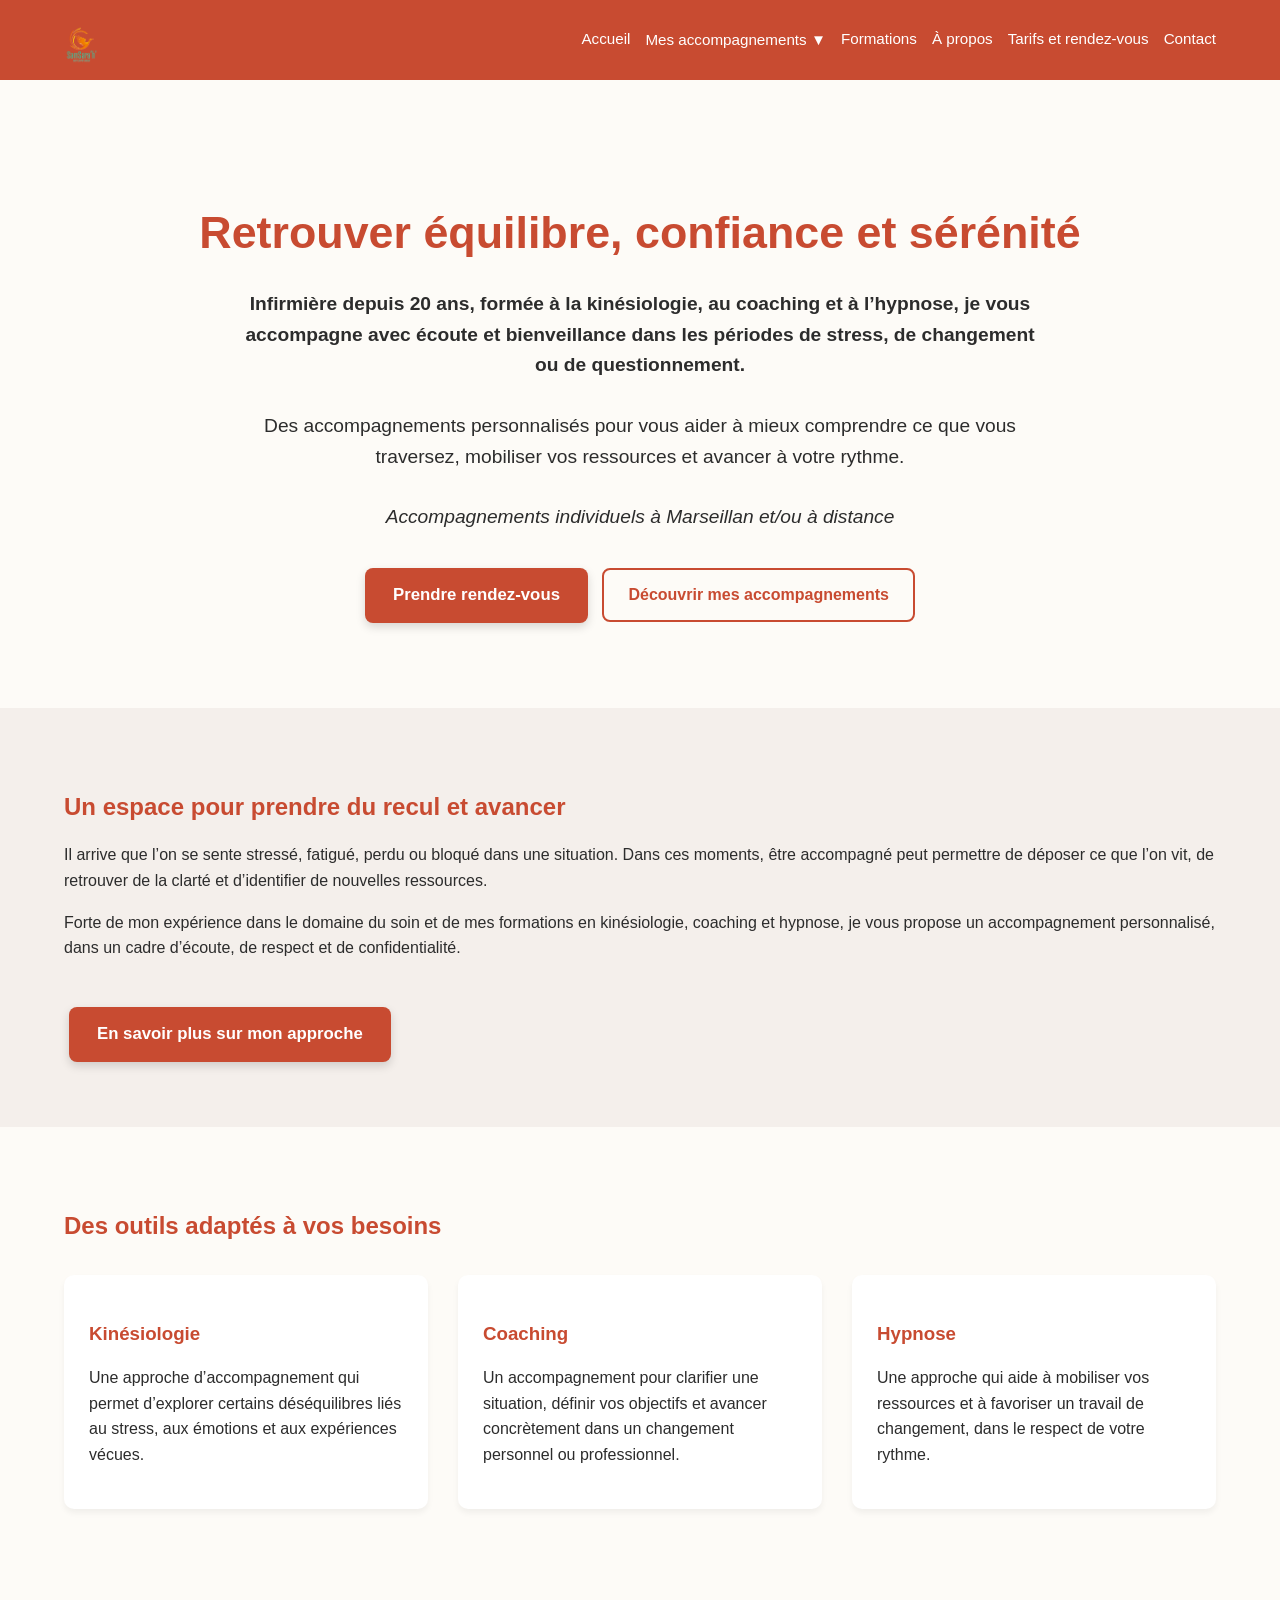
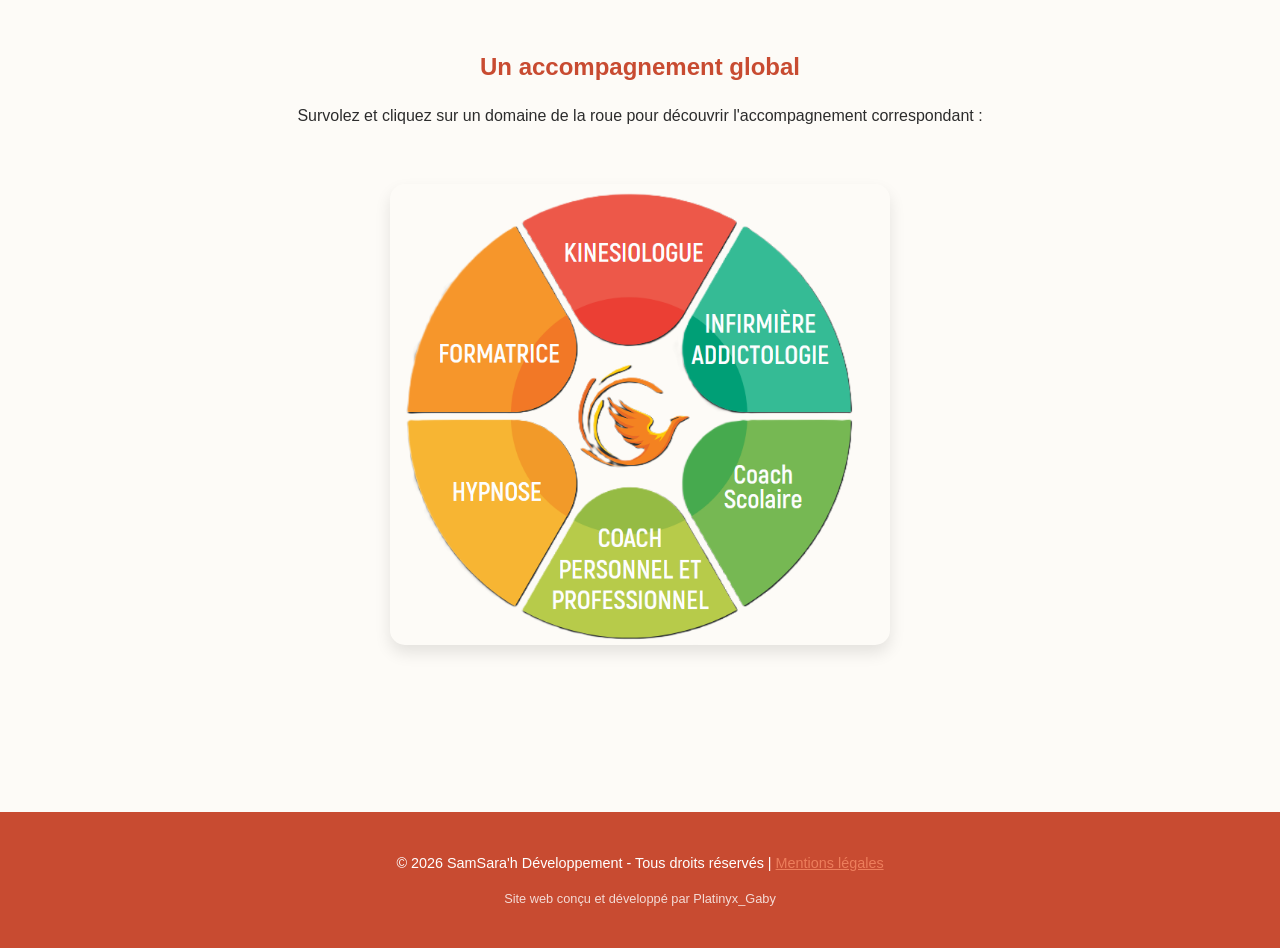
==== index.html @ 718a38d8 "Update index.html" ====
<!DOCTYPE html>
<html lang="fr">
<head>
    <meta charset="UTF-8">
    <meta name="viewport" content="width=device-width, initial-scale=1.0">
    <title>Accompagnement, Kinésiologie et Coaching</title>
    <!-- On relie la page au fichier de design -->
    <link rel="stylesheet" href="style.css">
</head>
<body>

    <!-- MENU DE NAVIGATION -->
   <header>
        <div class="logo">
            <a href="index.html">
                <img src="logo.png" alt="SamSara'h' Développement" style="height: 50px; vertical-align: middle;">
            </a>
        </div>
        <nav>
    <a href="index.html">Accueil</a>
    
    <!-- MENU DÉROULANT -->
    <div class="menu-deroulant">
        <a href="accompagnements.html" class="lien-principal">Mes accompagnements ▼</a>
        <div class="sous-menu">
            <a href="kinesiologie.html">Kinésiologie</a>
            <a href="coaching.html">Coaching</a>
            <a href="hypnose.html">Hypnose</a>
        </div>
    </div>

    <a href="formations.html">Formations</a>
    <a href="a-propos.html">À propos</a>
    <a href="tarifs-rdv.html">Tarifs et rendez-vous</a>
    <a href="contact.html">Contact</a>
</nav>
    </header>

    <!-- BANDEAU PRINCIPAL -->
    <section class="hero">
        <h1>Retrouver équilibre, confiance et sérénité</h1>
        <p><strong>Infirmière depuis 20 ans, formée à la kinésiologie, au coaching et à l’hypnose, je vous accompagne avec écoute et bienveillance dans les périodes de stress, de changement ou de questionnement.</strong></p>
        <p>Des accompagnements personnalisés pour vous aider à mieux comprendre ce que vous traversez, mobiliser vos ressources et avancer à votre rythme.</p>
        <p><em>Accompagnements individuels à Marseillan et/ou à distance</em></p>
        <div style="margin-top: 30px;">
            <a href="tarifs-rdv.html" class="btn-primaire">Prendre rendez-vous</a>
            <a href="accompagnements.html" class="btn-secondaire">Découvrir mes accompagnements</a>
        </div>
    </section>

    <!-- APPROCHE HUMAINE -->
    <div class="fond-alterne">
        <section>
            <h2>Un espace pour prendre du recul et avancer</h2>
            <p>Il arrive que l’on se sente stressé, fatigué, perdu ou bloqué dans une situation. Dans ces moments, être accompagné peut permettre de déposer ce que l’on vit, de retrouver de la clarté et d’identifier de nouvelles ressources.</p>
            <p>Forte de mon expérience dans le domaine du soin et de mes formations en kinésiologie, coaching et hypnose, je vous propose un accompagnement personnalisé, dans un cadre d’écoute, de respect et de confidentialité.</p>
            <br>
            <a href="a-propos.html" class="btn-primaire">En savoir plus sur mon approche</a>
        </section>
    </div>

    <!-- SERVICES -->
    <section>
        <h2>Des outils adaptés à vos besoins</h2>
        <div class="grille-3">
            <div class="carte">
                <h3>Kinésiologie</h3>
                <p>Une approche d’accompagnement qui permet d’explorer certains déséquilibres liés au stress, aux émotions et aux expériences vécues.</p>
            </div>
            <div class="carte">
                <h3>Coaching</h3>
                <p>Un accompagnement pour clarifier une situation, définir vos objectifs et avancer concrètement dans un changement personnel ou professionnel.</p>
            </div>
            <div class="carte">
                <h3>Hypnose</h3>
                <p>Une approche qui aide à mobiliser vos ressources et à favoriser un travail de changement, dans le respect de votre rythme.</p>
            </div>
        </div>
    </section>
    
    <section style="text-align: center;">
        <h2>Un accompagnement global</h2>
        <p>Survolez et cliquez sur un domaine de la roue pour découvrir l'accompagnement correspondant :</p>
        
        <!-- Conteneur global de la roue -->
        <div class="conteneur-roue">
            
            <!-- L'image de fond -->
            <img src="infologo.png" alt="Roue des compétences SamSara'h'">
            
            <!-- 1. KINÉSIOLOGUE (Haut) -->
            <a href="kinesiologie.html" class="zone-cliquable" title="Kinésiologie" style="top: 5%; left: 30%; width: 40%; height: 30%; border-radius: 50% 50% 0 0;"></a>
            
            <!-- 2. FORMATRICE (Haut gauche) -->
            <a href="formations.html" class="zone-cliquable" title="Formatrice" style="top: 20%; left: 5%; width: 40%; height: 35%; border-radius: 50%;"></a>
            
            <!-- 3. HYPNOSE (Bas gauche) -->
            <a href="hypnose.html" class="zone-cliquable" title="Hypnose" style="top: 55%; left: 5%; width: 40%; height: 35%; border-radius: 50%;"></a>
            
            <!-- 4. COACH PERSONNEL ET PROFESSIONNEL (Bas) -->
            <a href="coaching.html" class="zone-cliquable" title="Coach Personnel et Professionnel" style="top: 60%; left: 30%; width: 40%; height: 35%; border-radius: 0 0 50% 50%;"></a>
            
            <!-- 5. COACH SCOLAIRE (Bas droit) -> Redirige vers coaching -->
            <a href="coaching.html" class="zone-cliquable" title="Coach Scolaire" style="top: 55%; left: 55%; width: 40%; height: 35%; border-radius: 50%;"></a>
            
            <!-- 6. INFIRMIÈRE ADDICTOLOGIE (Haut droit) -> Redirige vers coaching -->
            <a href="coaching.html" class="zone-cliquable" title="Infirmière Addictologie" style="top: 20%; left: 55%; width: 40%; height: 35%; border-radius: 50%;"></a>

        </div>
    </section>
    <footer>
        <p>© 2026 SamSara'h Développement - Tous droits réservés | <a href="mentions-legales.html">Mentions légales</a></p>
        <p style="font-size: 0.8rem; opacity: 0.8; margin-top: 5px;">Site web conçu et développé par Platinyx_Gaby</p>
    </footer>

</body>
</html>
---- style.css ----
/* --- PALETTE DE COULEURS --- */
/* --- CHARTE GRAPHIQUE SAMBARA'H DÉVELOPPEMENT --- */
:root {
    --fond-clair: #FDFBF7;        /* Blanc cassé chaleureux */
    --texte-principal: #2C2C2C;   /* Gris foncé très lisible */
    
    /* Couleurs issues de vos logos */
    --rouge-sombre: #C84B31;      /* Rouge/Orange brique (Le rouge du phénix) */
    --orange-vif: #ED7E5C;        /* L'orangé chaleureux principal */
    --vert-menthe: #2A9D8F;       /* Vert émeraude/menthe (Infirmière/Addictologie) */
    --vert-clair: #629460;        /* Vert doux (Coaching) */
    
    --fond-section: #F4EFEB;      /* Beige léger pour alterner les blocs */
}

/* --- BASE --- */
body {
    font-family: 'Segoe UI', Tahoma, Geneva, Verdana, sans-serif;
    color: var(--texte-principal);
    background-color: var(--fond-clair);
    margin: 0;
    padding: 0;
    line-height: 1.6;
}

h1, h2, h3 { color: var(--rouge-sombre); margin-bottom: 1rem; }
a { text-decoration: none; }

/* --- BOUTONS --- */
.btn-primaire {
    display: inline-block;
    background-color: var(--rouge-sombre); /* On utilise le rouge sombre pour un fort contraste */
    color: white;
    padding: 14px 28px; /* Un tout petit peu plus grand pour attirer le regard */
    border-radius: 8px;
    font-weight: bold;
    font-size: 1.05rem;
    box-shadow: 0 4px 10px rgba(0,0,0,0.15); /* Une ombre portée pour le faire "ressortir" du fond */
    transition: all 0.3s ease;
    margin: 5px;
}

.btn-primaire:hover {
    background-color: var(--orange-vif); /* Au survol, il devient lumineux avec ton bel orangé */
    transform: translateY(-2px); /* Il fait un petit effet "saut" vers le haut très élégant */
    box-shadow: 0 6px 15px rgba(0,0,0,0.2);
}

.btn-secondaire {
    display: inline-block;
    background-color: transparent;
    color: var(--rouge-sombre);
    padding: 12px 24px;
    border: 2px solid var(--rouge-sombre);
    border-radius: 8px;
    font-weight: bold;
    transition: all 0.3s ease;
    margin: 5px;
}

.btn-secondaire:hover {
    background-color: var(--rouge-sombre);
    color: white;
    transform: translateY(-2px);
}

/* --- EN-TÊTE / MENU --- */
header {
    background-color: var(--rouge-sombre);
    padding: 15px 5%;
    display: flex;
    justify-content: space-between;
    align-items: center;
    flex-wrap: wrap;
}
.logo { color: white; font-size: 1.5rem; font-weight: bold; }
nav { display: flex; flex-wrap: wrap; gap: 15px; }
nav a { color: white; font-size: 0.95rem; transition: color 0.3s; }
nav a:hover { color: var(--orange-terracotta); }

/* --- SECTIONS GLOBALES --- */
section {
    padding: 60px 5%;
    max-width: 1200px;
    margin: 0 auto;
}
.fond-alterne { background-color: var(--fond-section); max-width: 100%; }

/* --- BANDEAU PRINCIPAL (HERO) --- */
.hero { text-align: center; padding: 80px 5%; }
.hero h1 { font-size: 2.8rem; margin-bottom: 20px; }
.hero p { font-size: 1.2rem; max-width: 800px; margin: 0 auto 30px auto; }

/* --- GRILLES (SERVICES ET ÉTAPES) --- */
.grille-3 {
    display: grid;
    grid-template-columns: repeat(auto-fit, minmax(300px, 1fr));
    gap: 30px;
    margin-top: 30px;
}
.carte {
    background: white;
    padding: 25px;
    border-radius: 10px;
    box-shadow: 0 4px 6px rgba(0,0,0,0.05);
    border-top: 4px solid var(--orange-terracotta);
}

/* --- ADAPTATION MOBILE --- */
@media (max-width: 768px) {
    header { flex-direction: column; text-align: center; }
    nav { justify-content: center; margin-top: 15px; }
    .hero h1 { font-size: 2rem; }
}
/* --- MENU DÉROULANT --- */
.menu-deroulant {
    position: relative;
    display: inline-block;
}

.sous-menu {
    display: none; /* Caché par défaut */
    position: absolute;
    background-color: var(--rouge-sombre);
    min-width: 180px;
    box-shadow: 0px 8px 16px rgba(0,0,0,0.2);
    border-radius: 6px;
    z-index: 1;
    top: 100%;
    left: 0;
    padding: 10px 0;
}

.sous-menu a {
    color: white;
    padding: 8px 15px;
    display: block;
    text-align: left;
    font-size: 0.9rem;
}

.sous-menu a:hover {
    background-color: var(--orange-vif);
    color: white;
}

/* Afficher le menu au survol de la souris */
.menu-deroulant:hover .sous-menu {
    display: block;
}
/* --- PIED DE PAGE (FOOTER) --- */
footer {
    background-color: var(--rouge-sombre);
    color: white;
    text-align: center;
    padding: 25px 5%;
    margin-top: 60px;
    font-size: 0.9rem;
}

footer a {
    color: var(--orange-vif);
    text-decoration: underline;
}

footer a:hover {
    color: white;
}
/* --- EFFET SURVOL ROUE DES COMPÉTENCES --- */
.conteneur-roue {
    position: relative;
    display: inline-block;
    max-width: 500px;
    margin: 40px auto;
}

.conteneur-roue img {
    width: 100%;
    height: auto;
    border-radius: 15px;
    box-shadow: 0 8px 16px rgba(0,0,0,0.1);
}

/* Les zones cliquables transparentes qui s'illuminent au survol */
.zone-cliquable {
    position: absolute;
    transition: all 0.3s ease;
    cursor: pointer;
    background-color: rgba(255, 255, 255, 0); /* Invisible par défaut */
}

.zone-cliquable:hover {
    background-color: rgba(255, 255, 255, 0.25); /* Effet lumineux blanc transparent */
    transform: scale(1.03); /* Petit effet de zoom sur la zone */
    box-shadow: 0 0 15px rgba(255, 255, 255, 0.6);
    z-index: 10;
}
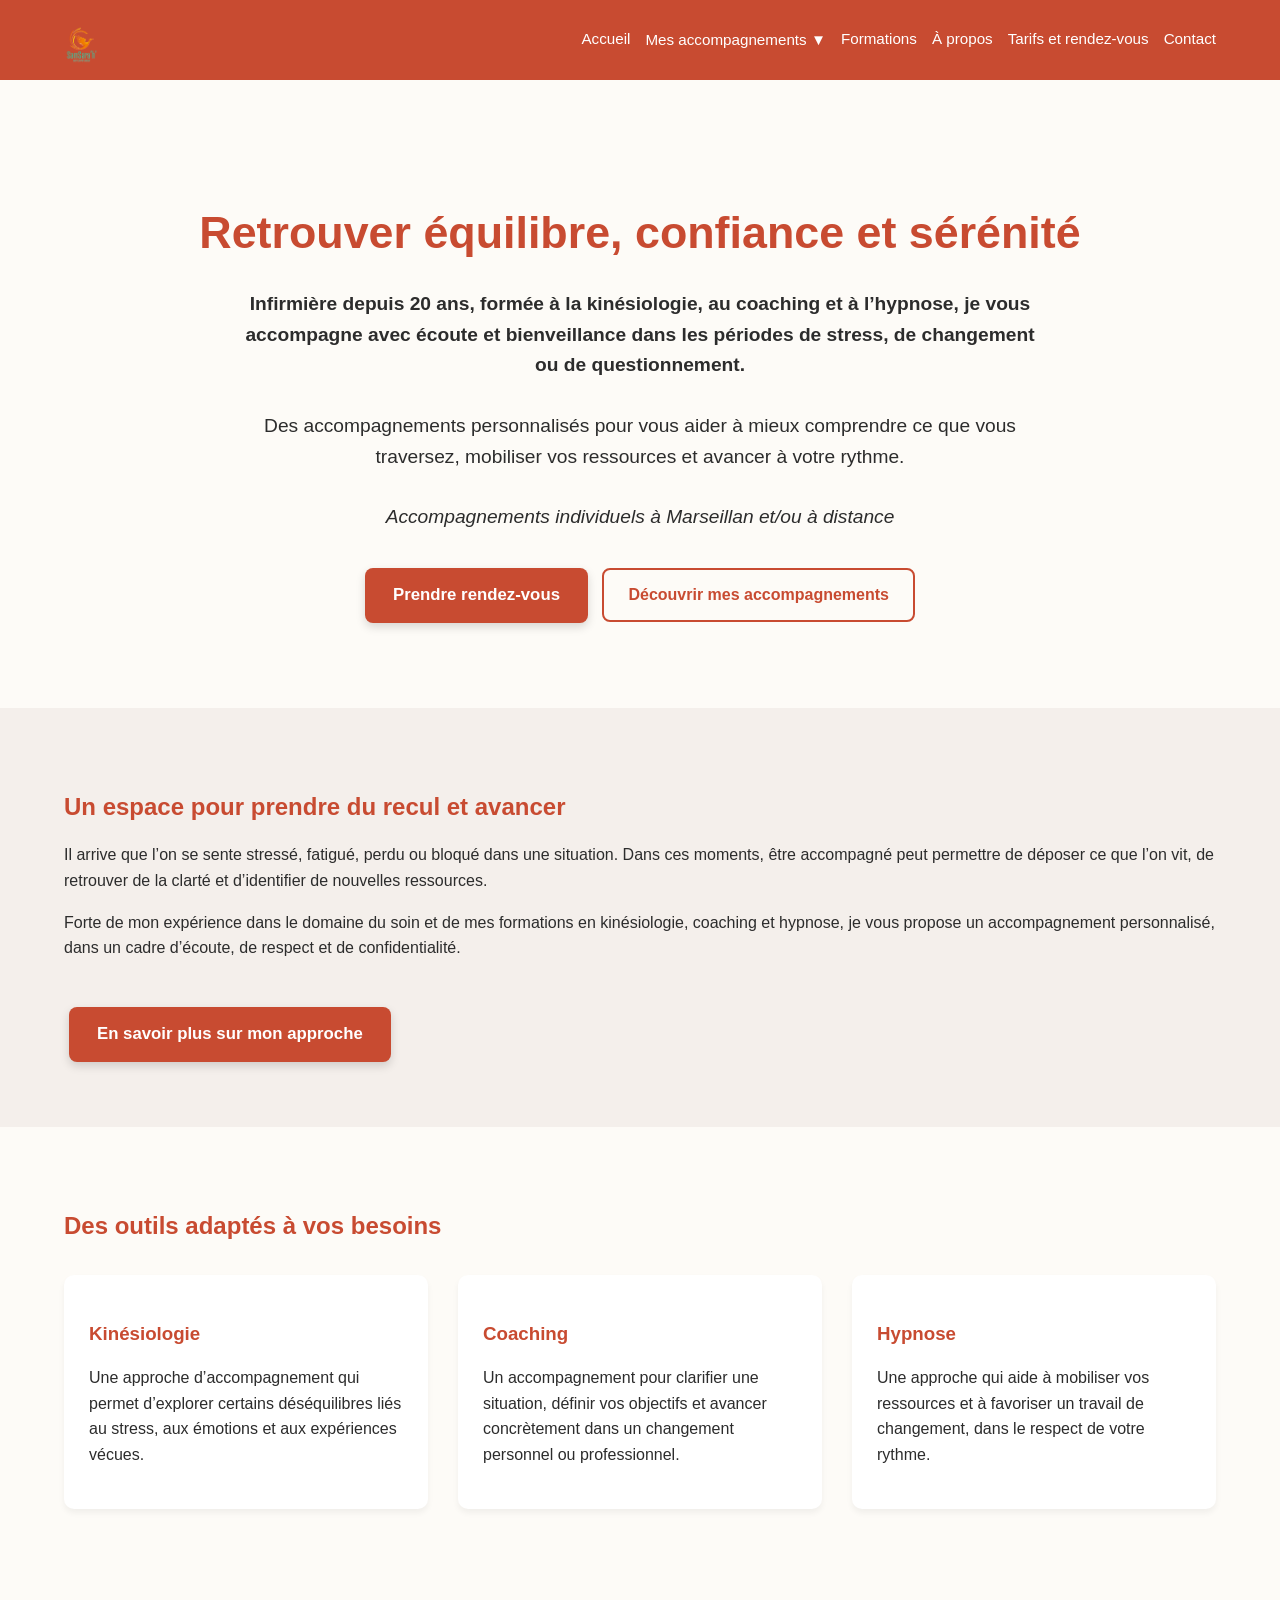
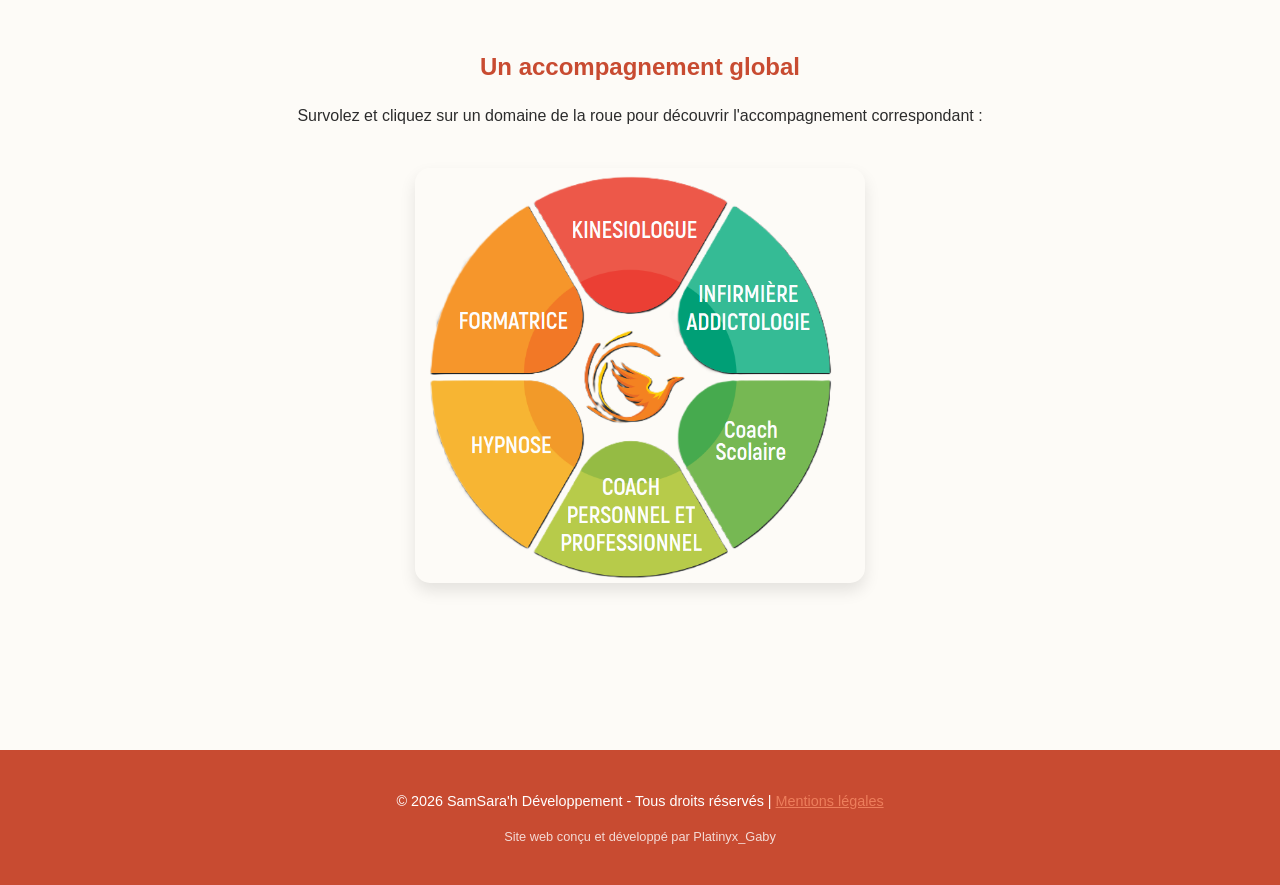
==== commit b4dd157d: "Update index.html" ====
--- a/index.html
+++ b/index.html
@@ -82,29 +82,28 @@
         <h2>Un accompagnement global</h2>
         <p>Survolez et cliquez sur un domaine de la roue pour découvrir l'accompagnement correspondant :</p>
         
-        <!-- Conteneur global de la roue -->
-        <div class="conteneur-roue">
+        <div style="position: relative; max-width: 450px; margin: 40px auto;">
             
-            <!-- L'image de fond -->
-            <img src="infologo.png" alt="Roue des compétences SamSara'h'">
+            <!-- Image de fond -->
+            <img src="infologo.png" alt="Roue des compétences SamSara'h'" style="width: 100%; height: auto; border-radius: 15px; box-shadow: 0 8px 16px rgba(0,0,0,0.1);">
             
             <!-- 1. KINÉSIOLOGUE (Haut) -->
-            <a href="kinesiologie.html" class="zone-cliquable" title="Kinésiologie" style="top: 5%; left: 30%; width: 40%; height: 30%; border-radius: 50% 50% 0 0;"></a>
+            <a href="kinesiologie.html" title="Kinésiologie" class="zone-zoom" style="top: 2%; left: 28%; width: 44%; height: 32%; clip-path: polygon(50% 100%, 0% 0%, 100% 0%);"></a>
             
             <!-- 2. FORMATRICE (Haut gauche) -->
-            <a href="formations.html" class="zone-cliquable" title="Formatrice" style="top: 20%; left: 5%; width: 40%; height: 35%; border-radius: 50%;"></a>
+            <a href="formations.html" title="Formatrice" class="zone-zoom" style="top: 20%; left: 5%; width: 42%; height: 32%; clip-path: polygon(100% 50%, 0% 0%, 100% 100%);"></a>
             
             <!-- 3. HYPNOSE (Bas gauche) -->
-            <a href="hypnose.html" class="zone-cliquable" title="Hypnose" style="top: 55%; left: 5%; width: 40%; height: 35%; border-radius: 50%;"></a>
+            <a href="hypnose.html" title="Hypnose" class="zone-zoom" style="top: 48%; left: 5%; width: 42%; height: 32%; clip-path: polygon(100% 0%, 0% 0%, 100% 50%);"></a>
             
             <!-- 4. COACH PERSONNEL ET PROFESSIONNEL (Bas) -->
-            <a href="coaching.html" class="zone-cliquable" title="Coach Personnel et Professionnel" style="top: 60%; left: 30%; width: 40%; height: 35%; border-radius: 0 0 50% 50%;"></a>
+            <a href="coaching.html" title="Coach Personnel et Professionnel" class="zone-zoom" style="top: 66%; left: 28%; width: 44%; height: 32%; clip-path: polygon(50% 0%, 0% 100%, 100% 100%);"></a>
             
-            <!-- 5. COACH SCOLAIRE (Bas droit) -> Redirige vers coaching -->
-            <a href="coaching.html" class="zone-cliquable" title="Coach Scolaire" style="top: 55%; left: 55%; width: 40%; height: 35%; border-radius: 50%;"></a>
+            <!-- 5. COACH SCOLAIRE (Bas droit) -->
+            <a href="coaching.html" title="Coach Scolaire" class="zone-zoom" style="top: 48%; left: 53%; width: 42%; height: 32%; clip-path: polygon(0% 0%, 100% 0%, 0% 50%);"></a>
             
-            <!-- 6. INFIRMIÈRE ADDICTOLOGIE (Haut droit) -> Redirige vers coaching -->
-            <a href="coaching.html" class="zone-cliquable" title="Infirmière Addictologie" style="top: 20%; left: 55%; width: 40%; height: 35%; border-radius: 50%;"></a>
+            <!-- 6. INFIRMIÈRE ADDICTOLOGIE (Haut droit) -->
+            <a href="coaching.html" title="Infirmière Addictologie" class="zone-zoom" style="top: 20%; left: 53%; width: 42%; height: 32%; clip-path: polygon(0% 50%, 0% 100%, 100% 0%);"></a>
 
         </div>
     </section>
--- a/style.css
+++ b/style.css
@@ -195,3 +195,13 @@
     box-shadow: 0 0 15px rgba(255, 255, 255, 0.6);
     z-index: 10;
 }
+.zone-zoom {
+    position: absolute;
+    transition: transform 0.3s ease;
+    cursor: pointer;
+}
+
+.zone-zoom:hover {
+    transform: scale(1.08); /* Effet de zoom net */
+    z-index: 10;
+}
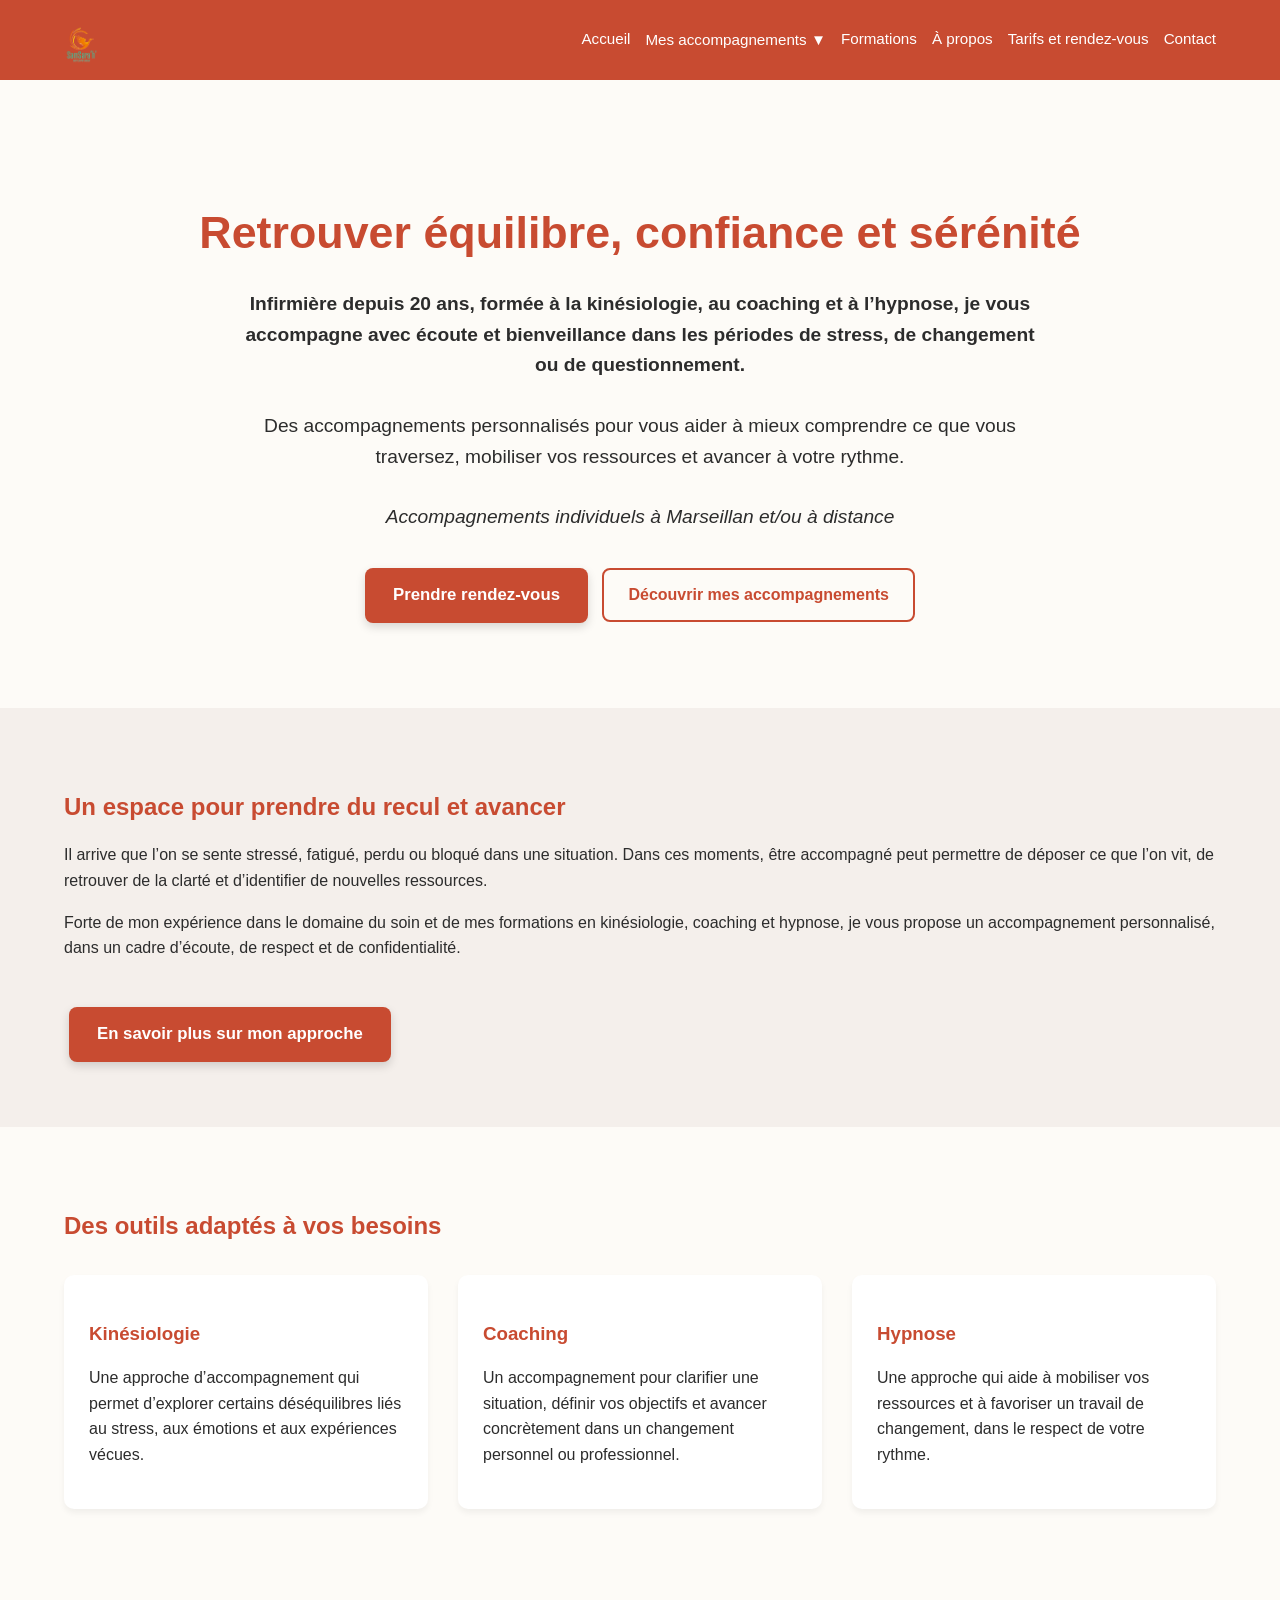
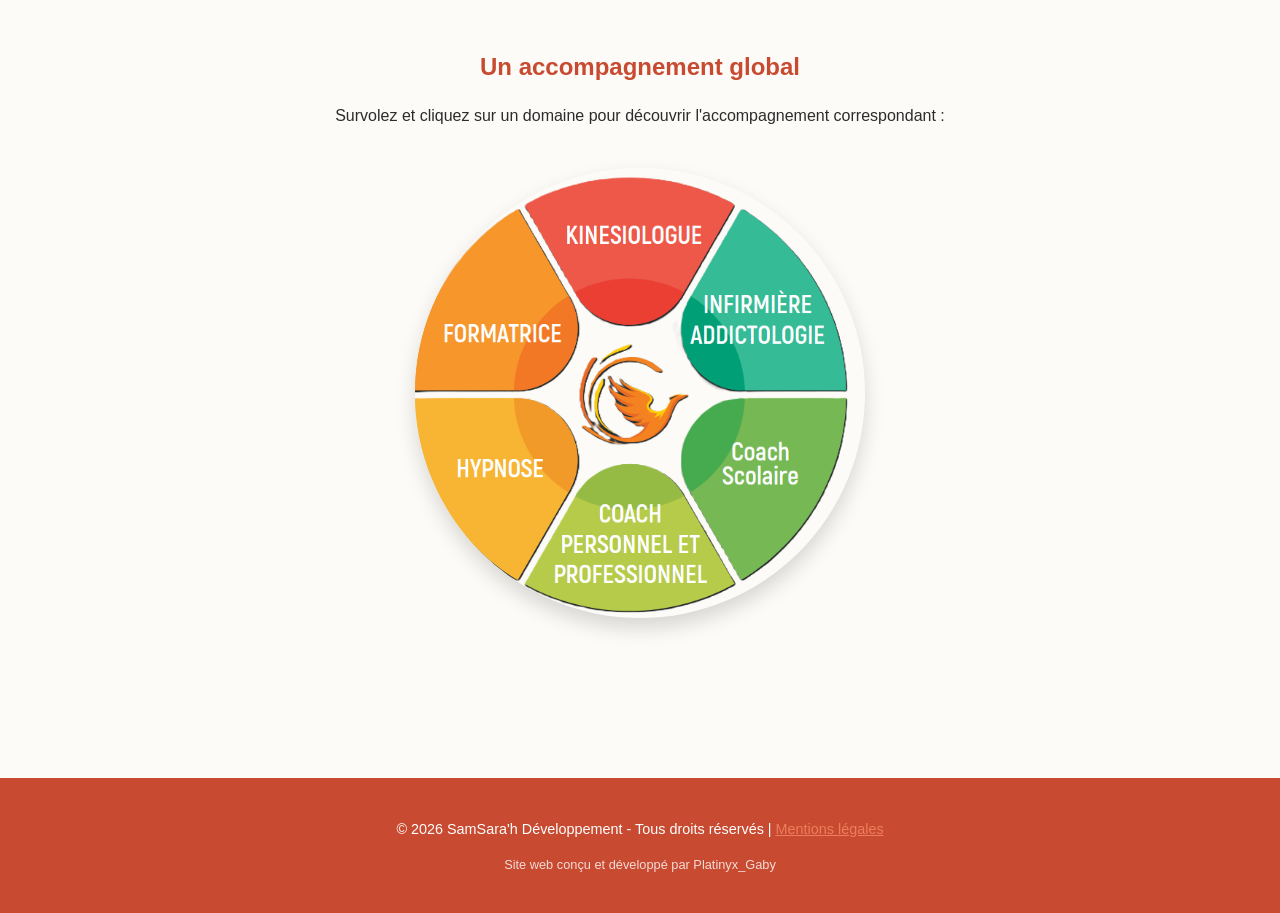
==== commit 9e3f1b12: "Update index.html" ====
--- a/index.html
+++ b/index.html
@@ -80,33 +80,29 @@
     
     <section style="text-align: center;">
         <h2>Un accompagnement global</h2>
-        <p>Survolez et cliquez sur un domaine de la roue pour découvrir l'accompagnement correspondant :</p>
+        <p>Survolez et cliquez sur un domaine pour découvrir l'accompagnement correspondant :</p>
         
-        <div style="position: relative; max-width: 450px; margin: 40px auto;">
+        <div class="roue-magique">
             
-            <!-- Image de fond -->
-            <img src="infologo.png" alt="Roue des compétences SamSara'h'" style="width: 100%; height: auto; border-radius: 15px; box-shadow: 0 8px 16px rgba(0,0,0,0.1);">
+            <!-- Le fond fixe -->
+            <div class="roue-base"></div>
             
-            <!-- 1. KINÉSIOLOGUE (Haut) -->
-            <a href="kinesiologie.html" title="Kinésiologie" class="zone-zoom" style="top: 2%; left: 28%; width: 44%; height: 32%; clip-path: polygon(50% 100%, 0% 0%, 100% 0%);"></a>
+            <!-- Les 6 parts interactives qui se détachent -->
+            <a href="kinesiologie.html" class="part-roue tranche-kine" title="Kinésiologie"></a>
             
-            <!-- 2. FORMATRICE (Haut gauche) -->
-            <a href="formations.html" title="Formatrice" class="zone-zoom" style="top: 20%; left: 5%; width: 42%; height: 32%; clip-path: polygon(100% 50%, 0% 0%, 100% 100%);"></a>
+            <a href="coaching.html" class="part-roue tranche-infirmiere" title="Infirmière Addictologie"></a>
             
-            <!-- 3. HYPNOSE (Bas gauche) -->
-            <a href="hypnose.html" title="Hypnose" class="zone-zoom" style="top: 48%; left: 5%; width: 42%; height: 32%; clip-path: polygon(100% 0%, 0% 0%, 100% 50%);"></a>
+            <a href="coaching.html" class="part-roue tranche-scolaire" title="Coach Scolaire"></a>
             
-            <!-- 4. COACH PERSONNEL ET PROFESSIONNEL (Bas) -->
-            <a href="coaching.html" title="Coach Personnel et Professionnel" class="zone-zoom" style="top: 66%; left: 28%; width: 44%; height: 32%; clip-path: polygon(50% 0%, 0% 100%, 100% 100%);"></a>
+            <a href="coaching.html" class="part-roue tranche-perso" title="Coach Personnel et Professionnel"></a>
             
-            <!-- 5. COACH SCOLAIRE (Bas droit) -->
-            <a href="coaching.html" title="Coach Scolaire" class="zone-zoom" style="top: 48%; left: 53%; width: 42%; height: 32%; clip-path: polygon(0% 0%, 100% 0%, 0% 50%);"></a>
+            <a href="hypnose.html" class="part-roue tranche-hypnose" title="Hypnose"></a>
             
-            <!-- 6. INFIRMIÈRE ADDICTOLOGIE (Haut droit) -->
-            <a href="coaching.html" title="Infirmière Addictologie" class="zone-zoom" style="top: 20%; left: 53%; width: 42%; height: 32%; clip-path: polygon(0% 50%, 0% 100%, 100% 0%);"></a>
-
+            <a href="formations.html" class="part-roue tranche-formatrice" title="Formatrice"></a>
+            
         </div>
     </section>
+    
     <footer>
         <p>© 2026 SamSara'h Développement - Tous droits réservés | <a href="mentions-legales.html">Mentions légales</a></p>
         <p style="font-size: 0.8rem; opacity: 0.8; margin-top: 5px;">Site web conçu et développé par Platinyx_Gaby</p>
--- a/style.css
+++ b/style.css
@@ -166,42 +166,60 @@
 footer a:hover {
     color: white;
 }
-/* --- EFFET SURVOL ROUE DES COMPÉTENCES --- */
-.conteneur-roue {
+/* ========================================= */
+/*   ROUE DES COMPÉTENCES (ZOOM FLUIDE)      */
+/* ========================================= */
+
+/* 1. Le conteneur principal */
+.roue-magique {
     position: relative;
-    display: inline-block;
-    max-width: 500px;
+    width: 450px;
+    height: 450px;
+    max-width: 90vw; /* S'adapte parfaitement sur téléphone */
+    max-height: 90vw;
     margin: 40px auto;
-}
-
-.conteneur-roue img {
+    border-radius: 50%;
+    box-shadow: 0 10px 20px rgba(0,0,0,0.15);
+}
+
+/* 2. L'image de fond (Reste fixe pour éviter les trous) */
+.roue-base {
+    position: absolute;
     width: 100%;
-    height: auto;
-    border-radius: 15px;
-    box-shadow: 0 8px 16px rgba(0,0,0,0.1);
-}
-
-/* Les zones cliquables transparentes qui s'illuminent au survol */
-.zone-cliquable {
+    height: 100%;
+    background-image: url('infologo.png');
+    background-size: cover;
+    background-position: center;
+    border-radius: 50%;
+}
+
+/* 3. Les parts de la roue (Interactives) */
+.part-roue {
     position: absolute;
-    transition: all 0.3s ease;
+    top: 0;
+    left: 0;
+    width: 100%;
+    height: 100%;
+    background-image: url('infologo.png');
+    background-size: cover;
+    background-position: center;
+    border-radius: 50%;
+    /* Transition ultra fluide avec un léger effet d'amorti (rebond) */
+    transition: transform 0.4s cubic-bezier(0.175, 0.885, 0.32, 1.275), filter 0.3s ease;
     cursor: pointer;
-    background-color: rgba(255, 255, 255, 0); /* Invisible par défaut */
-}
-
-.zone-cliquable:hover {
-    background-color: rgba(255, 255, 255, 0.25); /* Effet lumineux blanc transparent */
-    transform: scale(1.03); /* Petit effet de zoom sur la zone */
-    box-shadow: 0 0 15px rgba(255, 255, 255, 0.6);
-    z-index: 10;
-}
-.zone-zoom {
-    position: absolute;
-    transition: transform 0.3s ease;
-    cursor: pointer;
-}
-
-.zone-zoom:hover {
-    transform: scale(1.08); /* Effet de zoom net */
-    z-index: 10;
-}
+}
+
+/* 4. L'effet de zoom visuel */
+.part-roue:hover {
+    transform: scale(1.12); /* La part grossit de 12% */
+    z-index: 10; /* Elle passe au-dessus des autres */
+    filter: brightness(1.08); /* Elle s'illumine très légèrement */
+}
+
+/* 5. Le découpage mathématique précis des 6 parts (Ne pas modifier) */
+.tranche-kine       { clip-path: polygon(50% 50%, 21% 0%, 79% 0%); }
+.tranche-infirmiere { clip-path: polygon(50% 50%, 79% 0%, 100% 0%, 100% 50%); }
+.tranche-scolaire   { clip-path: polygon(50% 50%, 100% 50%, 100% 100%, 79% 100%); }
+.tranche-perso      { clip-path: polygon(50% 50%, 79% 100%, 21% 100%); }
+.tranche-hypnose    { clip-path: polygon(50% 50%, 21% 100%, 0% 100%, 0% 50%); }
+.tranche-formatrice { clip-path: polygon(50% 50%, 0% 50%, 0% 0%, 21% 0%); }
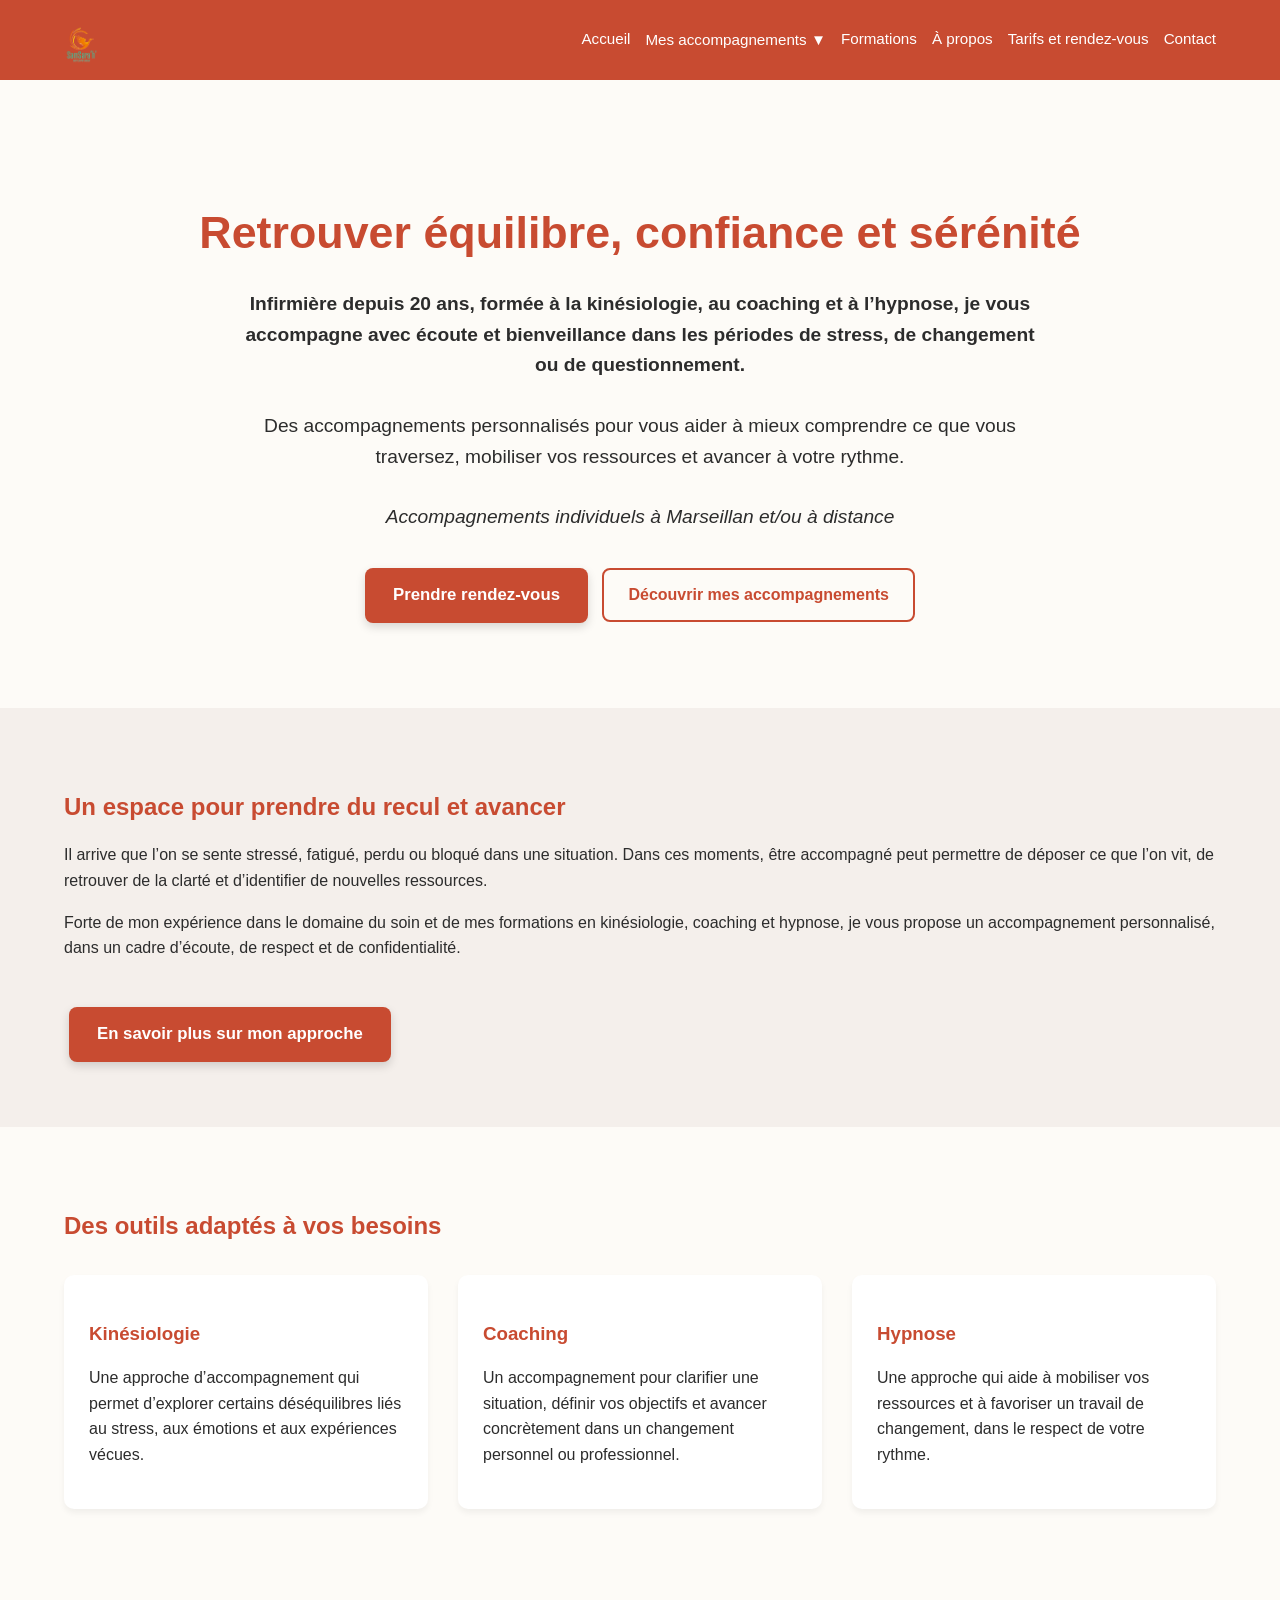
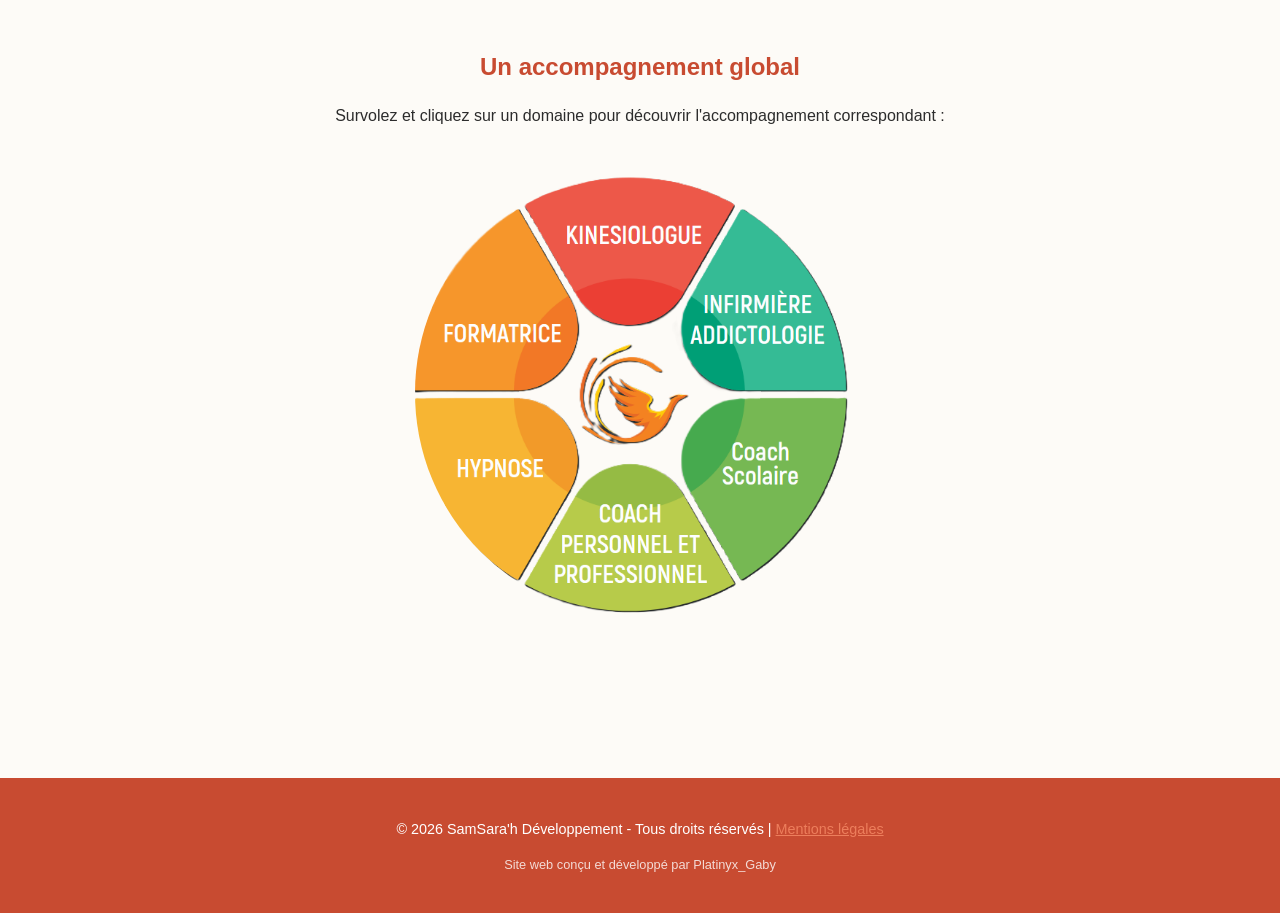
==== commit 523a9da3: "Update index.html" ====
--- a/index.html
+++ b/index.html
@@ -87,17 +87,12 @@
             <!-- Le fond fixe -->
             <div class="roue-base"></div>
             
-            <!-- Les 6 parts interactives qui se détachent -->
+            <!-- Les 6 trapèzes interactifs -->
             <a href="kinesiologie.html" class="part-roue tranche-kine" title="Kinésiologie"></a>
-            
             <a href="coaching.html" class="part-roue tranche-infirmiere" title="Infirmière Addictologie"></a>
-            
             <a href="coaching.html" class="part-roue tranche-scolaire" title="Coach Scolaire"></a>
-            
             <a href="coaching.html" class="part-roue tranche-perso" title="Coach Personnel et Professionnel"></a>
-            
             <a href="hypnose.html" class="part-roue tranche-hypnose" title="Hypnose"></a>
-            
             <a href="formations.html" class="part-roue tranche-formatrice" title="Formatrice"></a>
             
         </div>
--- a/style.css
+++ b/style.css
@@ -169,57 +169,56 @@
 /* ========================================= */
 /*   ROUE DES COMPÉTENCES (ZOOM FLUIDE)      */
 /* ========================================= */
-
-/* 1. Le conteneur principal */
+/* ========================================= */
+/*   ROUE INTERACTIVE - DÉCOUPAGE TRAPÈZES   */
+/* ========================================= */
+
 .roue-magique {
     position: relative;
     width: 450px;
     height: 450px;
-    max-width: 90vw; /* S'adapte parfaitement sur téléphone */
+    max-width: 90vw;
     max-height: 90vw;
     margin: 40px auto;
-    border-radius: 50%;
-    box-shadow: 0 10px 20px rgba(0,0,0,0.15);
-}
-
-/* 2. L'image de fond (Reste fixe pour éviter les trous) */
+}
+
+/* L'image de fond (Reste intacte pour boucher les micro-trous et afficher le phénix) */
 .roue-base {
     position: absolute;
-    width: 100%;
-    height: 100%;
+    top: 0; left: 0;
+    width: 100%; height: 100%;
     background-image: url('infologo.png');
     background-size: cover;
     background-position: center;
     border-radius: 50%;
-}
-
-/* 3. Les parts de la roue (Interactives) */
+    z-index: 1;
+}
+
+/* Les 6 parts interactives (Les fameux trapèzes) */
 .part-roue {
     position: absolute;
-    top: 0;
-    left: 0;
-    width: 100%;
-    height: 100%;
+    top: 0; left: 0;
+    width: 100%; height: 100%;
     background-image: url('infologo.png');
     background-size: cover;
     background-position: center;
     border-radius: 50%;
-    /* Transition ultra fluide avec un léger effet d'amorti (rebond) */
-    transition: transform 0.4s cubic-bezier(0.175, 0.885, 0.32, 1.275), filter 0.3s ease;
+    z-index: 5;
+    transition: transform 0.3s cubic-bezier(0.175, 0.885, 0.32, 1.275), filter 0.3s ease;
     cursor: pointer;
 }
 
-/* 4. L'effet de zoom visuel */
+/* L'effet de zoom fluide */
 .part-roue:hover {
-    transform: scale(1.12); /* La part grossit de 12% */
-    z-index: 10; /* Elle passe au-dessus des autres */
-    filter: brightness(1.08); /* Elle s'illumine très légèrement */
-}
-
-/* 5. Le découpage mathématique précis des 6 parts (Ne pas modifier) */
-.tranche-kine       { clip-path: polygon(50% 50%, 21% 0%, 79% 0%); }
-.tranche-infirmiere { clip-path: polygon(50% 50%, 79% 0%, 100% 0%, 100% 50%); }
-.tranche-scolaire   { clip-path: polygon(50% 50%, 100% 50%, 100% 100%, 79% 100%); }
-.tranche-perso      { clip-path: polygon(50% 50%, 79% 100%, 21% 100%); }
-.tranche-hypnose    { clip-path: polygon(50% 50%, 21% 100%, 0% 100%, 0% 50%); }
-.tranche-formatrice { clip-path: polygon(50% 50%, 0% 50%, 0% 0%, 21% 0%); }
+    transform: scale(1.10); /* Grossit de 10% */
+    z-index: 20;
+    filter: brightness(1.08) drop-shadow(0 10px 15px rgba(0,0,0,0.2)); /* Ombre pour l'effet 3D */
+}
+
+/* Les coordonnées mathématiques des trapèzes (Le centre est totalement exclu !) */
+.tranche-kine       { clip-path: polygon(36.5% 26.6%, 25% 6.7%, 50% 0%, 75% 6.7%, 63.5% 26.6%, 50% 23%); }
+.tranche-infirmiere { clip-path: polygon(63.5% 26.6%, 75% 6.7%, 93.3% 25%, 100% 50%, 77% 50%, 73.4% 36.5%); }
+.tranche-scolaire   { clip-path: polygon(77% 50%, 100% 50%, 93.3% 75%, 75% 93.3%, 63.5% 73.4%, 73.4% 63.5%); }
+.tranche-perso      { clip-path: polygon(63.5% 73.4%, 75% 93.3%, 50% 100%, 25% 93.3%, 36.5% 73.4%, 50% 77%); }
+.tranche-hypnose    { clip-path: polygon(36.5% 73.4%, 25% 93.3%, 6.7% 75%, 0% 50%, 23% 50%, 26.6% 63.5%); }
+.tranche-formatrice { clip-path: polygon(23% 50%, 0% 50%, 6.7% 25%, 25% 6.7%, 36.5% 26.6%, 26.6% 36.5%); }
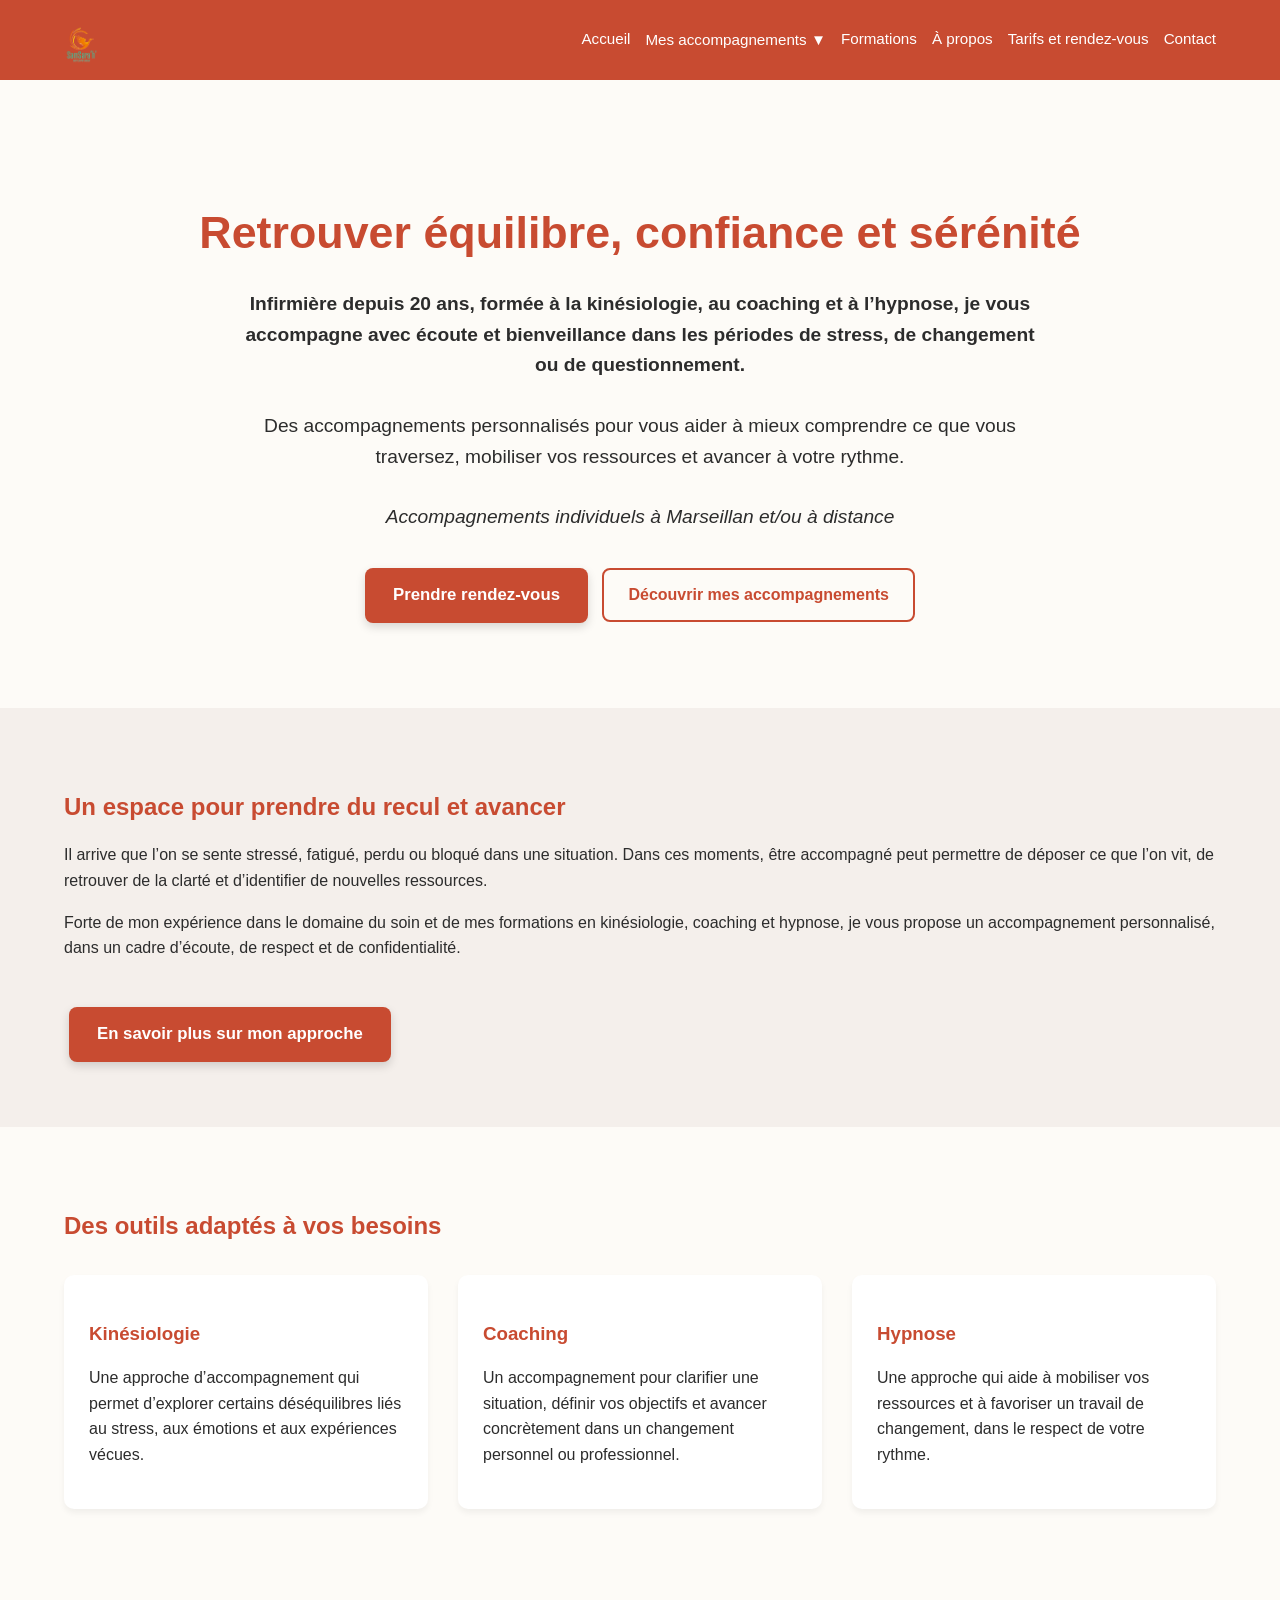
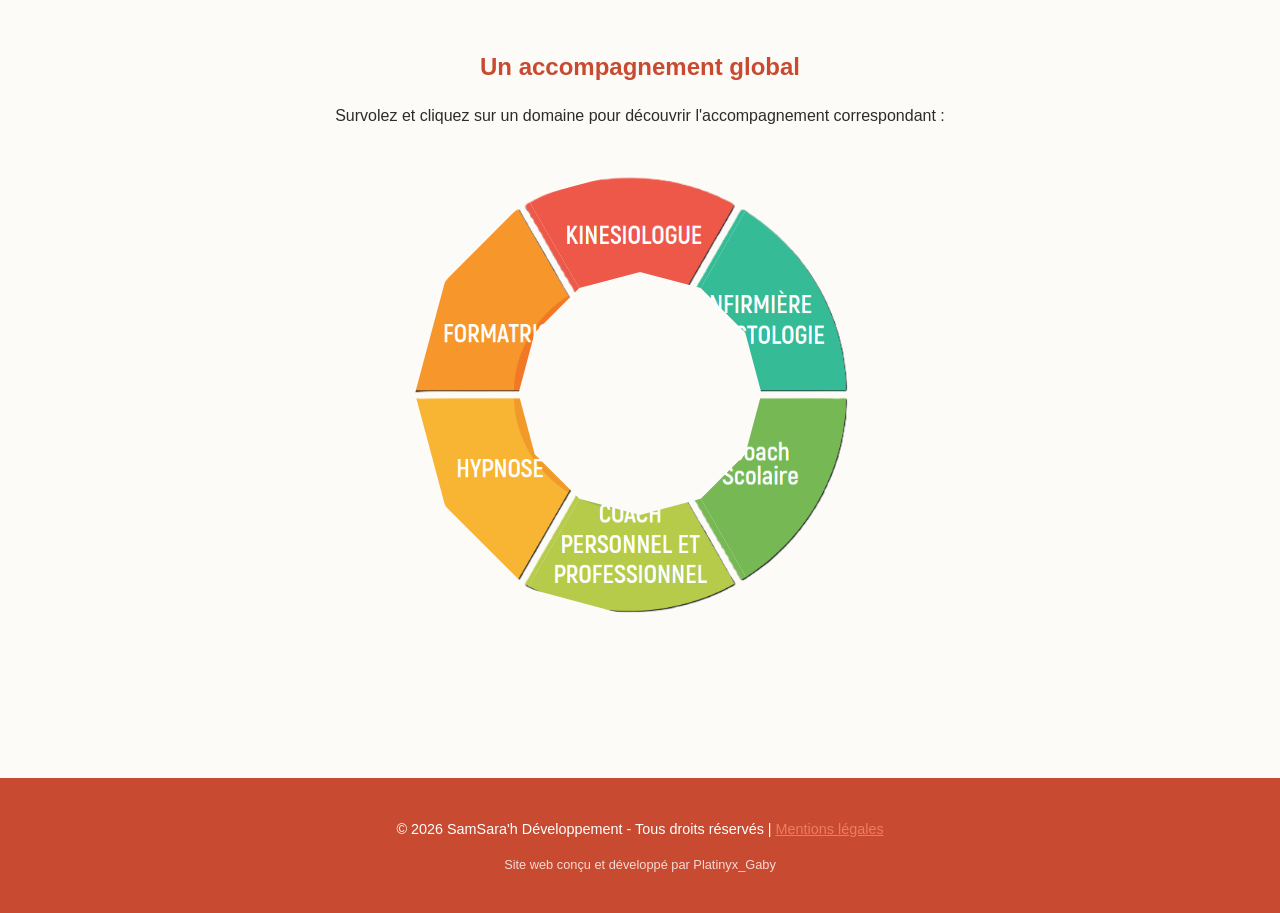
==== commit c673d3e7: "Update index.html" ====
--- a/index.html
+++ b/index.html
@@ -84,16 +84,16 @@
         
         <div class="roue-magique">
             
-            <!-- Le fond fixe -->
-            <div class="roue-base"></div>
-            
-            <!-- Les 6 trapèzes interactifs -->
+            <!-- Les 6 parts géantes interactives (qui s'agrandissent) -->
             <a href="kinesiologie.html" class="part-roue tranche-kine" title="Kinésiologie"></a>
             <a href="coaching.html" class="part-roue tranche-infirmiere" title="Infirmière Addictologie"></a>
             <a href="coaching.html" class="part-roue tranche-scolaire" title="Coach Scolaire"></a>
             <a href="coaching.html" class="part-roue tranche-perso" title="Coach Personnel et Professionnel"></a>
             <a href="hypnose.html" class="part-roue tranche-hypnose" title="Hypnose"></a>
             <a href="formations.html" class="part-roue tranche-formatrice" title="Formatrice"></a>
+            
+            <!-- Le bouclier Phénix (Fixe par-dessus tout le monde) -->
+            <div class="roue-centre"></div>
             
         </div>
     </section>
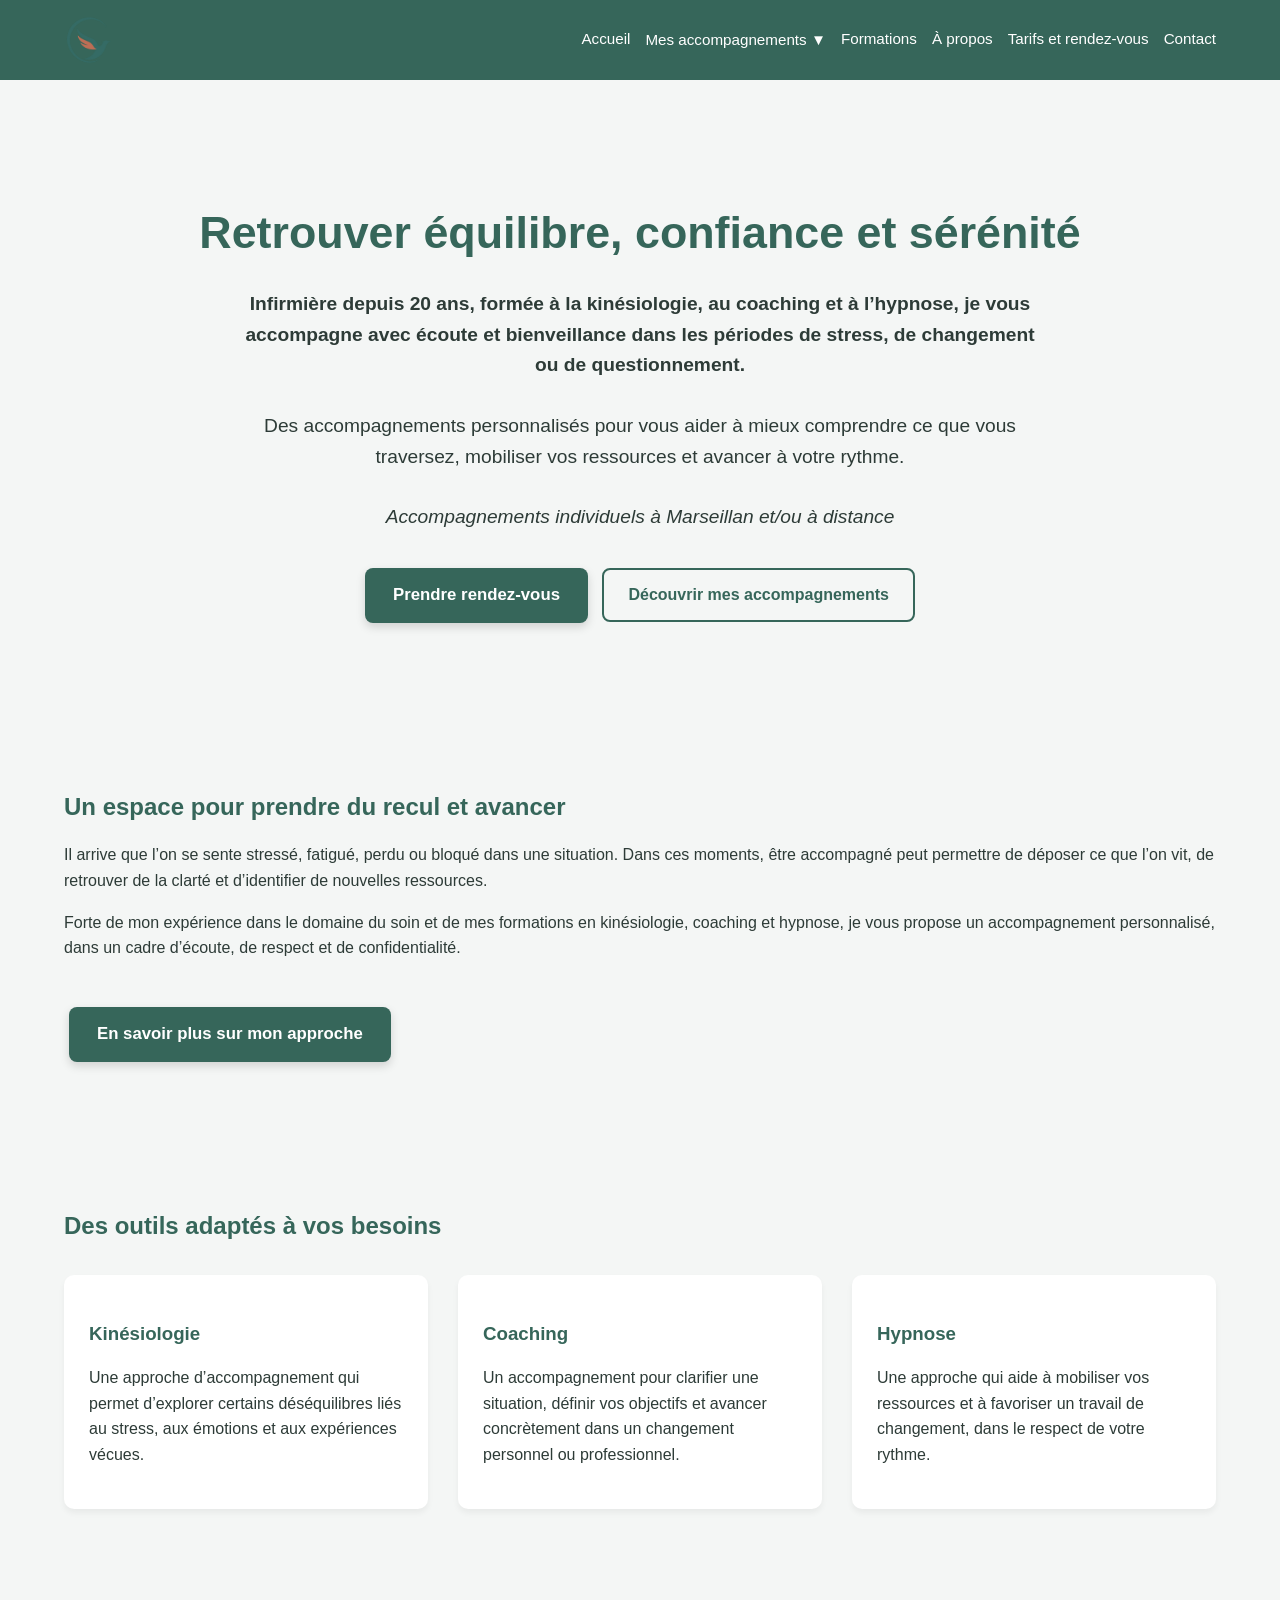
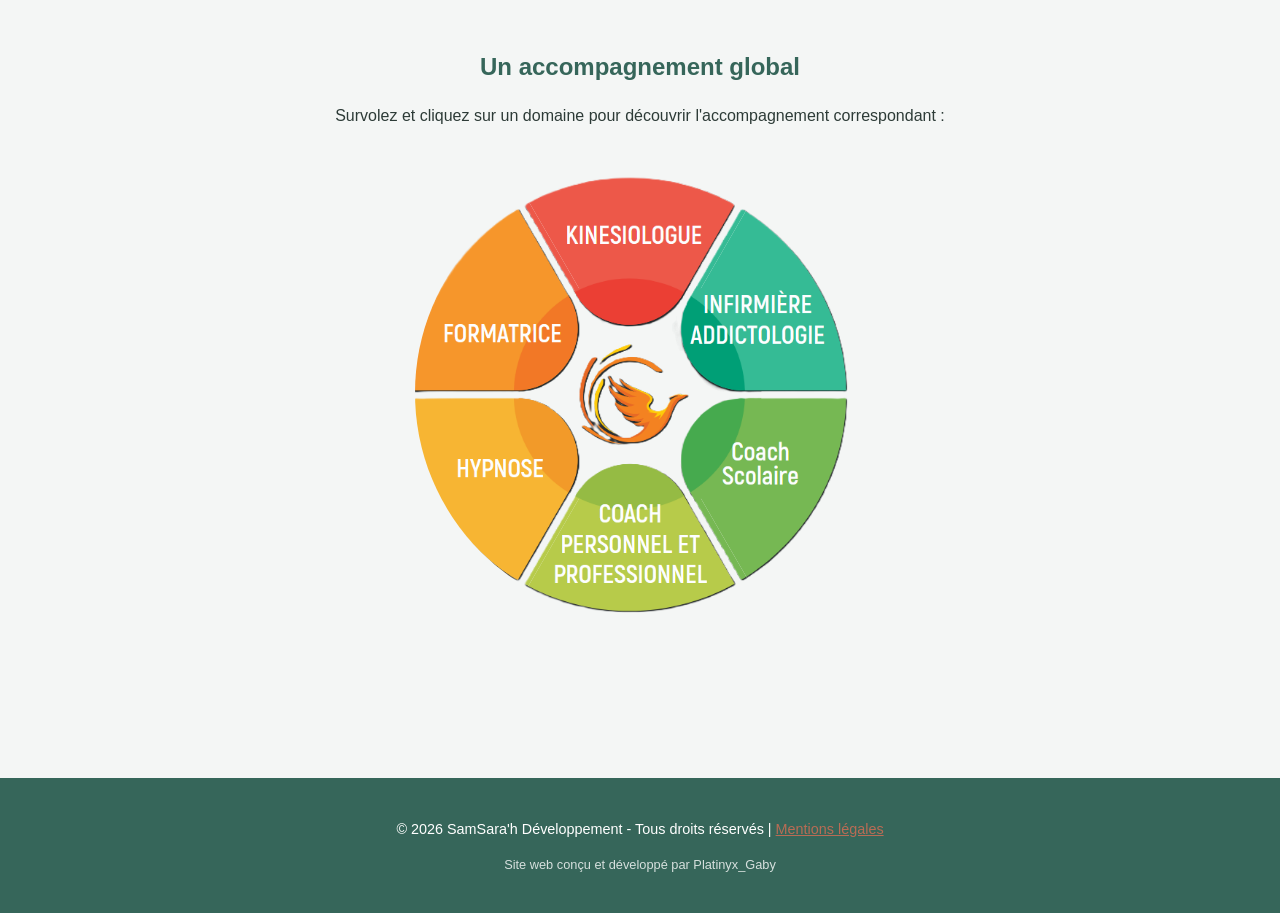
==== commit a18ffa10: "Add files via upload" ====
--- a/index.html
+++ b/index.html
@@ -49,7 +49,7 @@
     </section>
 
     <!-- APPROCHE HUMAINE -->
-    <div class="fond-alterne">
+    <div class="--fond-clair">
         <section>
             <h2>Un espace pour prendre du recul et avancer</h2>
             <p>Il arrive que l’on se sente stressé, fatigué, perdu ou bloqué dans une situation. Dans ces moments, être accompagné peut permettre de déposer ce que l’on vit, de retrouver de la clarté et d’identifier de nouvelles ressources.</p>
--- a/style.css
+++ b/style.css
@@ -1,16 +1,11 @@
 /* --- PALETTE DE COULEURS --- */
 /* --- CHARTE GRAPHIQUE SAMBARA'H DÉVELOPPEMENT --- */
+/* --- VARIABLES DE COULEURS (Nouvelle Charte) --- */
 :root {
-    --fond-clair: #FDFBF7;        /* Blanc cassé chaleureux */
-    --texte-principal: #2C2C2C;   /* Gris foncé très lisible */
-    
-    /* Couleurs issues de vos logos */
-    --rouge-sombre: #C84B31;      /* Rouge/Orange brique (Le rouge du phénix) */
-    --orange-vif: #ED7E5C;        /* L'orangé chaleureux principal */
-    --vert-menthe: #2A9D8F;       /* Vert émeraude/menthe (Infirmière/Addictologie) */
-    --vert-clair: #629460;        /* Vert doux (Coaching) */
-    
-    --fond-section: #F4EFEB;      /* Beige léger pour alterner les blocs */
+    --vert-sauge: #36665a;    /* Vert profond du corps de l'oiseau */
+    --terre-cuite: #b96c55;   /* Couleur cuivrée de l'aile */
+    --fond-clair: #f4f6f5;    /* Un blanc très légèrement teinté de vert pour adoucir */
+    --texte-principal: #2d3b37; /* Un gris-vert très foncé pour un texte plus doux que le noir pur */
 }
 
 /* --- BASE --- */
@@ -23,13 +18,13 @@
     line-height: 1.6;
 }
 
-h1, h2, h3 { color: var(--rouge-sombre); margin-bottom: 1rem; }
+h1, h2, h3 { color: var(--vert-sauge); margin-bottom: 1rem; }
 a { text-decoration: none; }
 
 /* --- BOUTONS --- */
 .btn-primaire {
     display: inline-block;
-    background-color: var(--rouge-sombre); /* On utilise le rouge sombre pour un fort contraste */
+    background-color: var(--vert-sauge); /* On utilise le rouge sombre pour un fort contraste */
     color: white;
     padding: 14px 28px; /* Un tout petit peu plus grand pour attirer le regard */
     border-radius: 8px;
@@ -41,7 +36,7 @@
 }
 
 .btn-primaire:hover {
-    background-color: var(--orange-vif); /* Au survol, il devient lumineux avec ton bel orangé */
+    background-color: var(--terre-cuite); /* Au survol, il devient lumineux avec ton bel orangé */
     transform: translateY(-2px); /* Il fait un petit effet "saut" vers le haut très élégant */
     box-shadow: 0 6px 15px rgba(0,0,0,0.2);
 }
@@ -49,9 +44,9 @@
 .btn-secondaire {
     display: inline-block;
     background-color: transparent;
-    color: var(--rouge-sombre);
+    color: var(--vert-sauge);
     padding: 12px 24px;
-    border: 2px solid var(--rouge-sombre);
+    border: 2px solid var(--vert-sauge);
     border-radius: 8px;
     font-weight: bold;
     transition: all 0.3s ease;
@@ -59,14 +54,14 @@
 }
 
 .btn-secondaire:hover {
-    background-color: var(--rouge-sombre);
+    background-color: var(--vert-sauge);
     color: white;
     transform: translateY(-2px);
 }
 
 /* --- EN-TÊTE / MENU --- */
 header {
-    background-color: var(--rouge-sombre);
+    background-color: var(--vert-sauge);
     padding: 15px 5%;
     display: flex;
     justify-content: space-between;
@@ -84,7 +79,7 @@
     max-width: 1200px;
     margin: 0 auto;
 }
-.fond-alterne { background-color: var(--fond-section); max-width: 100%; }
+.--fond-clair { background-color: var(--fond-clair); max-width: 100%; }
 
 /* --- BANDEAU PRINCIPAL (HERO) --- */
 .hero { text-align: center; padding: 80px 5%; }
@@ -121,7 +116,7 @@
 .sous-menu {
     display: none; /* Caché par défaut */
     position: absolute;
-    background-color: var(--rouge-sombre);
+    background-color: var(--vert-sauge);
     min-width: 180px;
     box-shadow: 0px 8px 16px rgba(0,0,0,0.2);
     border-radius: 6px;
@@ -140,7 +135,7 @@
 }
 
 .sous-menu a:hover {
-    background-color: var(--orange-vif);
+    background-color: var(--terre-cuite);
     color: white;
 }
 
@@ -150,7 +145,7 @@
 }
 /* --- PIED DE PAGE (FOOTER) --- */
 footer {
-    background-color: var(--rouge-sombre);
+    background-color: var(--vert-sauge);
     color: white;
     text-align: center;
     padding: 25px 5%;
@@ -159,7 +154,7 @@
 }
 
 footer a {
-    color: var(--orange-vif);
+    color: var(--terre-cuite);
     text-decoration: underline;
 }
 
@@ -167,10 +162,7 @@
     color: white;
 }
 /* ========================================= */
-/*   ROUE DES COMPÉTENCES (ZOOM FLUIDE)      */
-/* ========================================= */
-/* ========================================= */
-/*   ROUE INTERACTIVE - DÉCOUPAGE TRAPÈZES   */
+/*   ROUE INTERACTIVE - CORRECTION FINALE    */
 /* ========================================= */
 
 .roue-magique {
@@ -180,21 +172,10 @@
     max-width: 90vw;
     max-height: 90vw;
     margin: 40px auto;
-}
-
-/* L'image de fond (Reste intacte pour boucher les micro-trous et afficher le phénix) */
-.roue-base {
-    position: absolute;
-    top: 0; left: 0;
-    width: 100%; height: 100%;
-    background-image: url('infologo.png');
-    background-size: cover;
-    background-position: center;
     border-radius: 50%;
-    z-index: 1;
-}
-
-/* Les 6 parts interactives (Les fameux trapèzes) */
+}
+
+/* Les 6 parts interactives */
 .part-roue {
     position: absolute;
     top: 0; left: 0;
@@ -203,22 +184,34 @@
     background-size: cover;
     background-position: center;
     border-radius: 50%;
-    z-index: 5;
     transition: transform 0.3s cubic-bezier(0.175, 0.885, 0.32, 1.275), filter 0.3s ease;
     cursor: pointer;
 }
 
-/* L'effet de zoom fluide */
+/* Le zoom net survol */
 .part-roue:hover {
-    transform: scale(1.10); /* Grossit de 10% */
+    transform: scale(1.10);
     z-index: 20;
-    filter: brightness(1.08) drop-shadow(0 10px 15px rgba(0,0,0,0.2)); /* Ombre pour l'effet 3D */
-}
-
-/* Les coordonnées mathématiques des trapèzes (Le centre est totalement exclu !) */
-.tranche-kine       { clip-path: polygon(36.5% 26.6%, 25% 6.7%, 50% 0%, 75% 6.7%, 63.5% 26.6%, 50% 23%); }
-.tranche-infirmiere { clip-path: polygon(63.5% 26.6%, 75% 6.7%, 93.3% 25%, 100% 50%, 77% 50%, 73.4% 36.5%); }
-.tranche-scolaire   { clip-path: polygon(77% 50%, 100% 50%, 93.3% 75%, 75% 93.3%, 63.5% 73.4%, 73.4% 63.5%); }
-.tranche-perso      { clip-path: polygon(63.5% 73.4%, 75% 93.3%, 50% 100%, 25% 93.3%, 36.5% 73.4%, 50% 77%); }
-.tranche-hypnose    { clip-path: polygon(36.5% 73.4%, 25% 93.3%, 6.7% 75%, 0% 50%, 23% 50%, 26.6% 63.5%); }
-.tranche-formatrice { clip-path: polygon(23% 50%, 0% 50%, 6.7% 25%, 25% 6.7%, 36.5% 26.6%, 26.6% 36.5%); }
+    filter: brightness(1.05) drop-shadow(0 10px 15px rgba(0,0,0,0.15));
+}
+
+/* Nouvelles coordonnées larges : AUCUN TEXTE COUPÉ */
+.tranche-kine       { clip-path: polygon(50% 50%, 21% 0%, 79% 0%); }
+.tranche-infirmiere { clip-path: polygon(50% 50%, 79% 0%, 100% 0%, 100% 50%); }
+.tranche-scolaire   { clip-path: polygon(50% 50%, 100% 50%, 100% 100%, 79% 100%); }
+.tranche-perso      { clip-path: polygon(50% 50%, 79% 100%, 21% 100%); }
+.tranche-hypnose    { clip-path: polygon(50% 50%, 21% 100%, 0% 100%, 0% 50%); }
+.tranche-formatrice { clip-path: polygon(50% 50%, 0% 50%, 0% 0%, 21% 0%); }
+
+/* Le bouclier Phénix immobile au centre */
+.roue-centre {
+    position: absolute;
+    top: 0; left: 0;
+    width: 100%; height: 100%;
+    background-image: url('infologo.png');
+    background-size: cover;
+    background-position: center;
+    clip-path: circle(27% at 50% 50%);
+    z-index: 50; 
+    pointer-events: none; /* Laisse passer la souris au travers */
+}
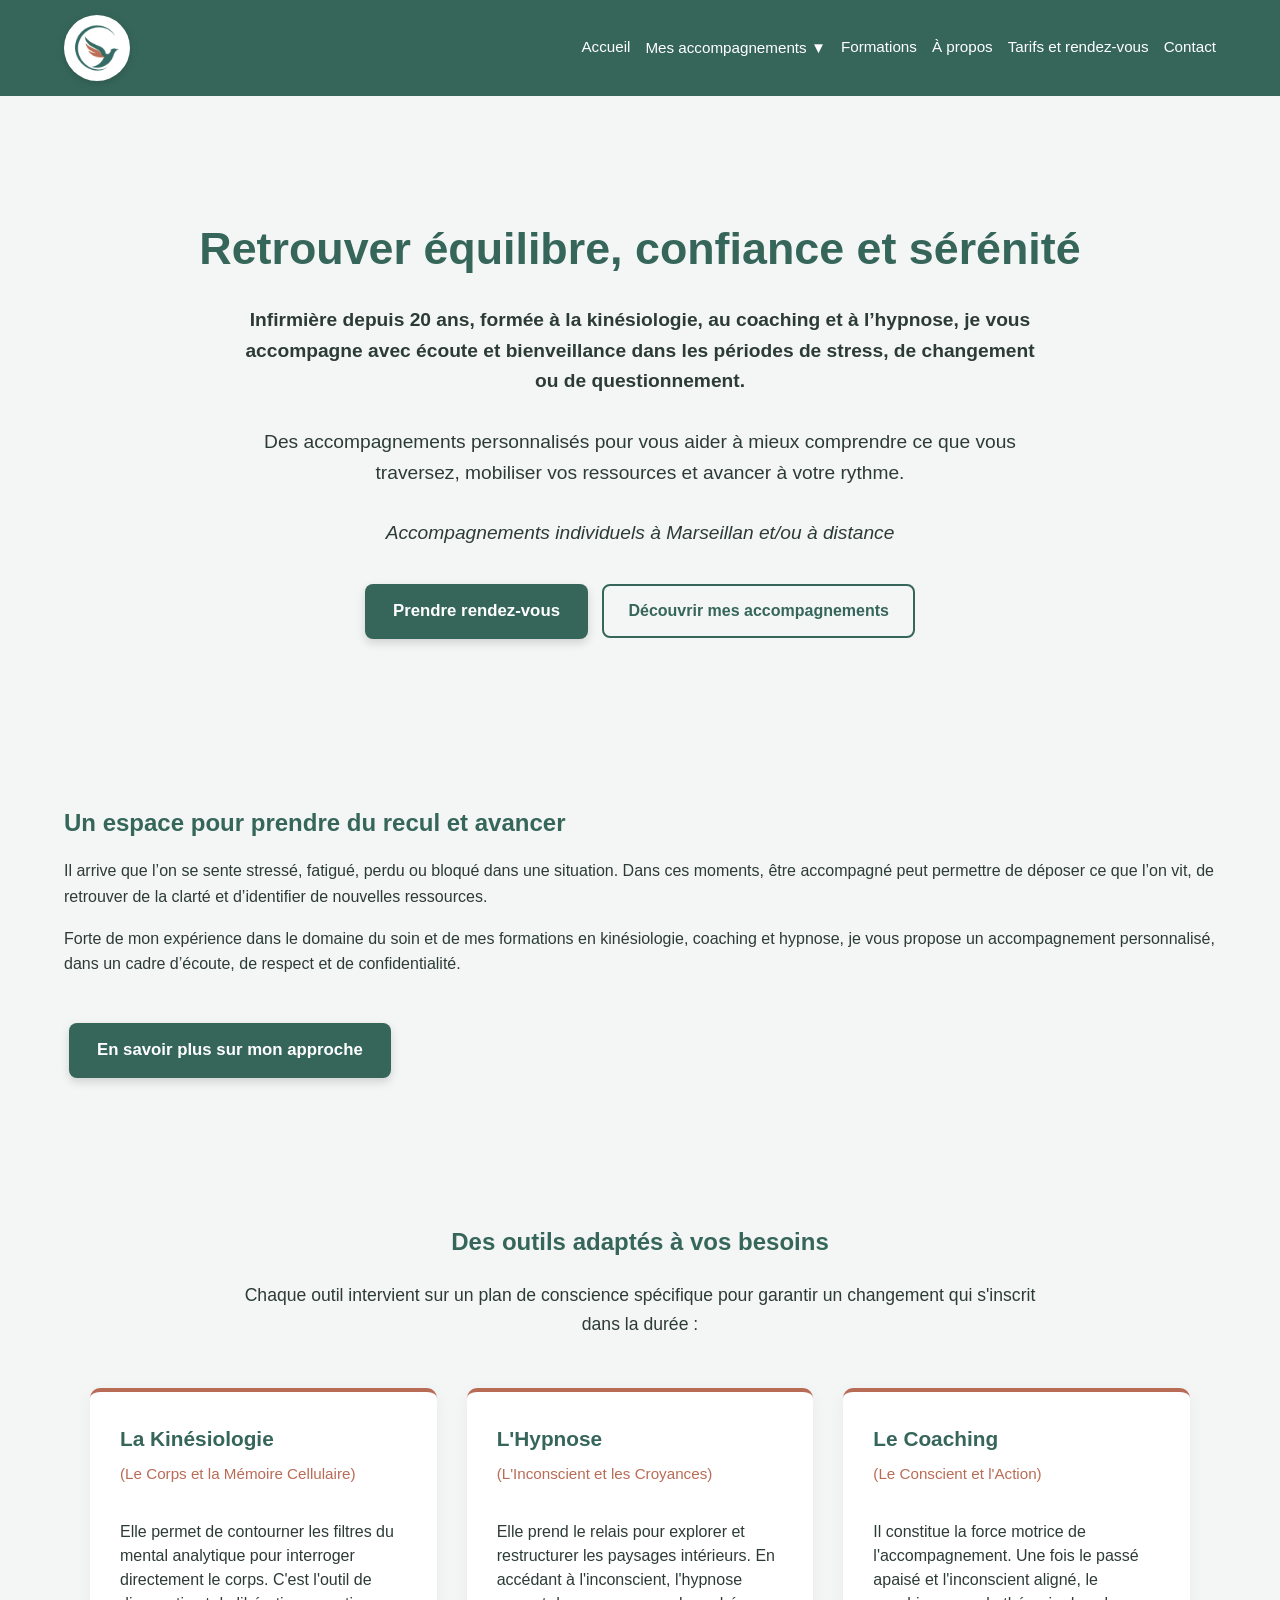
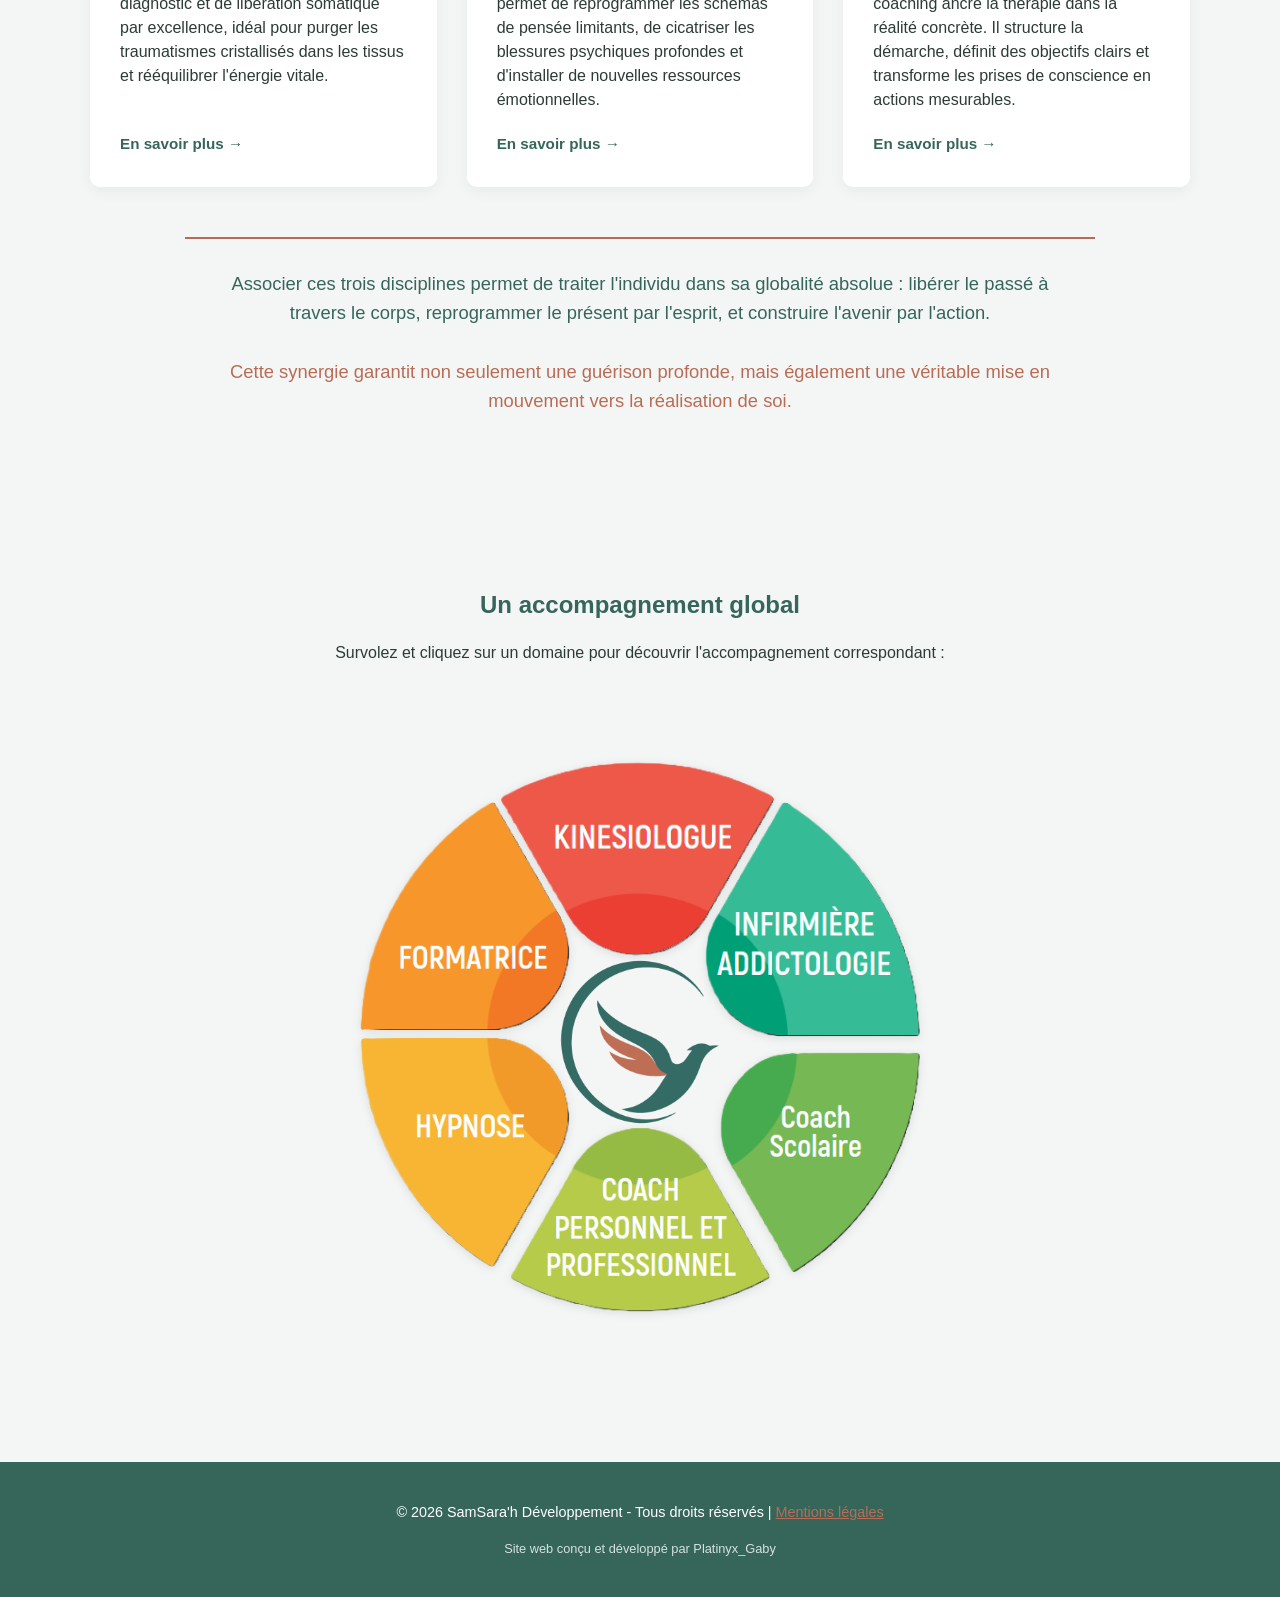
==== commit 12063e7b: "Add files via upload" ====
--- a/index.html
+++ b/index.html
@@ -59,22 +59,65 @@
         </section>
     </div>
 
-    <!-- SERVICES -->
-    <section>
-        <h2>Des outils adaptés à vos besoins</h2>
-        <div class="grille-3">
-            <div class="carte">
-                <h3>Kinésiologie</h3>
-                <p>Une approche d’accompagnement qui permet d’explorer certains déséquilibres liés au stress, aux émotions et aux expériences vécues.</p>
+    <!-- SECTION EXPLICATION DES OUTILS -->
+    <section class="fond-clair" style="padding: 60px 20px;">
+        <div style="max-width: 1100px; margin: 0 auto;">
+            
+            <h2 style="text-align: center; color: var(--vert-sauge); margin-bottom: 20px;">Des outils adaptés à vos besoins</h2>
+            
+            <p style="text-align: center; font-size: 1.1rem; margin-bottom: 50px; color: var(--texte-principal); max-width: 800px; margin-left: auto; margin-right: auto;">
+                Chaque outil intervient sur un plan de conscience spécifique pour garantir un changement qui s'inscrit dans la durée :
+            </p>
+            
+            <!-- Grille pour les 3 blocs (responsive) -->
+            <div style="display: grid; grid-template-columns: repeat(auto-fit, minmax(300px, 1fr)); gap: 30px; margin-bottom: 50px;">
+                
+                <!-- Bloc Kinésiologie -->
+                <div style="background: white; padding: 30px; border-radius: 10px; border-top: 4px solid var(--terre-cuite); box-shadow: 0 4px 15px rgba(0,0,0,0.05); display: flex; flex-direction: column;">
+                    <a href="kinesiologie.html" style="text-decoration: none;">
+                        <h3 style="color: var(--vert-sauge); margin-top: 0; font-size: 1.3rem;">
+                            La Kinésiologie<br>
+                            <span style="font-size: 0.95rem; font-weight: normal; color: var(--terre-cuite);">(Le Corps et la Mémoire Cellulaire)</span>
+                        </h3>
+                    </a>
+                    <p style="margin-bottom: 0; line-height: 1.5; color: var(--texte-principal);">Elle permet de contourner les filtres du mental analytique pour interroger directement le corps. C'est l'outil de diagnostic et de libération somatique par excellence, idéal pour purger les traumatismes cristallisés dans les tissus et rééquilibrer l'énergie vitale.</p>
+                    <a href="kinesiologie.html" style="margin-top: auto; padding-top: 20px; color: var(--vert-sauge); text-decoration: none; font-weight: bold; font-size: 0.95rem;">En savoir plus →</a>
+                </div>
+
+                <!-- Bloc Hypnose -->
+                <div style="background: white; padding: 30px; border-radius: 10px; border-top: 4px solid var(--terre-cuite); box-shadow: 0 4px 15px rgba(0,0,0,0.05); display: flex; flex-direction: column;">
+                    <a href="hypnose.html" style="text-decoration: none;">
+                        <h3 style="color: var(--vert-sauge); margin-top: 0; font-size: 1.3rem;">
+                            L'Hypnose<br>
+                            <span style="font-size: 0.95rem; font-weight: normal; color: var(--terre-cuite);">(L'Inconscient et les Croyances)</span>
+                        </h3>
+                    </a>
+                    <p style="margin-bottom: 0; line-height: 1.5; color: var(--texte-principal);">Elle prend le relais pour explorer et restructurer les paysages intérieurs. En accédant à l'inconscient, l'hypnose permet de reprogrammer les schémas de pensée limitants, de cicatriser les blessures psychiques profondes et d'installer de nouvelles ressources émotionnelles.</p>
+                    <a href="hypnose.html" style="margin-top: auto; padding-top: 20px; color: var(--vert-sauge); text-decoration: none; font-weight: bold; font-size: 0.95rem;">En savoir plus →</a>
+                </div>
+
+                <!-- Bloc Coaching -->
+                <div style="background: white; padding: 30px; border-radius: 10px; border-top: 4px solid var(--terre-cuite); box-shadow: 0 4px 15px rgba(0,0,0,0.05); display: flex; flex-direction: column;">
+                    <a href="coaching.html" style="text-decoration: none;">
+                        <h3 style="color: var(--vert-sauge); margin-top: 0; font-size: 1.3rem;">
+                            Le Coaching<br>
+                            <span style="font-size: 0.95rem; font-weight: normal; color: var(--terre-cuite);">(Le Conscient et l'Action)</span>
+                        </h3>
+                    </a>
+                    <p style="margin-bottom: 0; line-height: 1.5; color: var(--texte-principal);">Il constitue la force motrice de l'accompagnement. Une fois le passé apaisé et l'inconscient aligné, le coaching ancre la thérapie dans la réalité concrète. Il structure la démarche, définit des objectifs clairs et transforme les prises de conscience en actions mesurables.</p>
+                    <a href="coaching.html" style="margin-top: auto; padding-top: 20px; color: var(--vert-sauge); text-decoration: none; font-weight: bold; font-size: 0.95rem;">En savoir plus →</a>
+                </div>
+
             </div>
-            <div class="carte">
-                <h3>Coaching</h3>
-                <p>Un accompagnement pour clarifier une situation, définir vos objectifs et avancer concrètement dans un changement personnel ou professionnel.</p>
+
+            <!-- Conclusion globale -->
+            <div style="text-align: center; padding: 30px; border-top: 2px solid var(--terre-cuite); max-width: 850px; margin: 0 auto;">
+                <p style="font-size: 1.15rem; font-weight: 500; color: var(--vert-sauge); line-height: 1.6; margin: 0;">
+                    Associer ces trois disciplines permet de traiter l'individu dans sa globalité absolue : libérer le passé à travers le corps, reprogrammer le présent par l'esprit, et construire l'avenir par l'action.<br><br>
+                    <span style="color: var(--terre-cuite);">Cette synergie garantit non seulement une guérison profonde, mais également une véritable mise en mouvement vers la réalisation de soi.</span>
+                </p>
             </div>
-            <div class="carte">
-                <h3>Hypnose</h3>
-                <p>Une approche qui aide à mobiliser vos ressources et à favoriser un travail de changement, dans le respect de votre rythme.</p>
-            </div>
+
         </div>
     </section>
     
@@ -82,21 +125,43 @@
         <h2>Un accompagnement global</h2>
         <p>Survolez et cliquez sur un domaine pour découvrir l'accompagnement correspondant :</p>
         
-        <div class="roue-magique">
+        <!-- SECTION ROUE (IMAGES INDÉPENDANTES) -->
+    <section style="text-align: center; padding: 40px 20px;">
+        
+        <div class="roue-libre">
+            <!-- 1. Le nouveau phénix au centre -->
+            <!-- 1. Le nouveau phénix au centre (maintenant cliquable) -->
+            <a href="a-propos.html" class="centre-phenix" title="À propos de moi">
+                <img src="logo.png" alt="Phénix SamSara'h" style="width: 100%; height: 100%; object-fit: contain;">
+            </a>
+            <!-- 2. Les 6 images indépendantes -->
+            <a href="kinesiologie.html" class="lien-kine" title="Kinésiologie">
+                <img src="kinesiologie.png" alt="Kinésiologue" class="morceau-roue">
+            </a>
             
-            <!-- Les 6 parts géantes interactives (qui s'agrandissent) -->
-            <a href="kinesiologie.html" class="part-roue tranche-kine" title="Kinésiologie"></a>
-            <a href="coaching.html" class="part-roue tranche-infirmiere" title="Infirmière Addictologie"></a>
-            <a href="coaching.html" class="part-roue tranche-scolaire" title="Coach Scolaire"></a>
-            <a href="coaching.html" class="part-roue tranche-perso" title="Coach Personnel et Professionnel"></a>
-            <a href="hypnose.html" class="part-roue tranche-hypnose" title="Hypnose"></a>
-            <a href="formations.html" class="part-roue tranche-formatrice" title="Formatrice"></a>
+            <a href="coaching.html" class="lien-infirmiere" title="Infirmière Addictologie">
+                <img src="infirmiere.png" alt="Infirmière Addictologie" class="morceau-roue">
+            </a>
             
-            <!-- Le bouclier Phénix (Fixe par-dessus tout le monde) -->
-            <div class="roue-centre"></div>
+            <a href="coaching.html" class="lien-scolaire" title="Coach Scolaire">
+                <img src="coach.png" alt="Coach Scolaire" class="morceau-roue">
+            </a>
             
+            <a href="coaching.html" class="lien-pro" title="Coach Personnel et Professionnel">
+                <img src="coachpro.png" alt="Coach Pro" class="morceau-roue">
+            </a>
+            
+            <a href="hypnose.html" class="lien-hypnose" title="Hypnose">
+                <img src="hypnose.png" alt="Hypnose" class="morceau-roue">
+            </a>
+            
+            <a href="formations.html" class="lien-formatrice" title="Formatrice">
+                <img src="formatrice.png" alt="Formatrice" class="morceau-roue">
+            </a>
         </div>
     </section>
+    </section>
+
     
     <footer>
         <p>© 2026 SamSara'h Développement - Tous droits réservés | <a href="mentions-legales.html">Mentions légales</a></p>
--- a/style.css
+++ b/style.css
@@ -68,10 +68,16 @@
     align-items: center;
     flex-wrap: wrap;
 }
-.logo { color: white; font-size: 1.5rem; font-weight: bold; }
+.logo img {
+    background-color: white; /* Crée un fond blanc */
+    padding: 8px; /* Laisse l'oiseau respirer un peu à l'intérieur de sa bulle */
+    border-radius: 50%; /* Rend le fond parfaitement rond */
+    box-shadow: 0 2px 8px rgba(0,0,0,0.15); /* Petite ombre pour le faire ressortir */
+    height: 60px; /* Assure-toi que la taille te convient */
+}
 nav { display: flex; flex-wrap: wrap; gap: 15px; }
 nav a { color: white; font-size: 0.95rem; transition: color 0.3s; }
-nav a:hover { color: var(--orange-terracotta); }
+nav a:hover { color: var(--terre-cuite); }
 
 /* --- SECTIONS GLOBALES --- */
 section {
@@ -98,7 +104,7 @@
     padding: 25px;
     border-radius: 10px;
     box-shadow: 0 4px 6px rgba(0,0,0,0.05);
-    border-top: 4px solid var(--orange-terracotta);
+    border-top: 4px solid var(--terre-cuite);
 }
 
 /* --- ADAPTATION MOBILE --- */
@@ -162,56 +168,76 @@
     color: white;
 }
 /* ========================================= */
-/*   ROUE INTERACTIVE - CORRECTION FINALE    */
-/* ========================================= */
-
-.roue-magique {
+/*   ROUE INTERACTIVE - LE PUZZLE PARFAIT    */
+/* ========================================= */
+
+.roue-libre {
     position: relative;
-    width: 450px;
-    height: 450px;
-    max-width: 90vw;
-    max-height: 90vw;
+    width: 100%;
+    max-width: 500px; /* Un beau carré parfait */
+    aspect-ratio: 1 / 1;
     margin: 40px auto;
-    border-radius: 50%;
-}
-
-/* Les 6 parts interactives */
-.part-roue {
+}
+
+
+/* 1. Le phénix central (Cliquable avec une zone ronde) */
+.centre-phenix {
     position: absolute;
-    top: 0; left: 0;
-    width: 100%; height: 100%;
-    background-image: url('infologo.png');
-    background-size: cover;
-    background-position: center;
-    border-radius: 50%;
+    top: 38%; 
+    left: 32%;
+    width: 36%; 
+    height: 36%;
+    z-index: 30;
+    border-radius: 50%; /* Essentiel : la zone cliquable devient un cercle parfait */
+    cursor: pointer;
+    transition: transform 0.3s cubic-bezier(0.175, 0.885, 0.32, 1.275);
+}
+
+/* Le petit effet bonus au survol du phénix */
+.centre-phenix:hover {
+    transform: scale(1.15);
+}
+
+/* 2. Le style de chaque pièce de puzzle */
+.lien-kine, .lien-infirmiere, .lien-scolaire, .lien-pro, .lien-hypnose, .lien-formatrice {
+    position: absolute;
+    display: block;
+    z-index: 5;
+}
+
+.morceau-roue {
+    width: 100%;
+    height: auto;
+    display: block;
     transition: transform 0.3s cubic-bezier(0.175, 0.885, 0.32, 1.275), filter 0.3s ease;
-    cursor: pointer;
-}
-
-/* Le zoom net survol */
-.part-roue:hover {
-    transform: scale(1.10);
-    z-index: 20;
-    filter: brightness(1.05) drop-shadow(0 10px 15px rgba(0,0,0,0.15));
-}
-
-/* Nouvelles coordonnées larges : AUCUN TEXTE COUPÉ */
-.tranche-kine       { clip-path: polygon(50% 50%, 21% 0%, 79% 0%); }
-.tranche-infirmiere { clip-path: polygon(50% 50%, 79% 0%, 100% 0%, 100% 50%); }
-.tranche-scolaire   { clip-path: polygon(50% 50%, 100% 50%, 100% 100%, 79% 100%); }
-.tranche-perso      { clip-path: polygon(50% 50%, 79% 100%, 21% 100%); }
-.tranche-hypnose    { clip-path: polygon(50% 50%, 21% 100%, 0% 100%, 0% 50%); }
-.tranche-formatrice { clip-path: polygon(50% 50%, 0% 50%, 0% 0%, 21% 0%); }
-
-/* Le bouclier Phénix immobile au centre */
-.roue-centre {
-    position: absolute;
-    top: 0; left: 0;
-    width: 100%; height: 100%;
-    background-image: url('infologo.png');
-    background-size: cover;
-    background-position: center;
-    clip-path: circle(27% at 50% 50%);
-    z-index: 50; 
-    pointer-events: none; /* Laisse passer la souris au travers */
-}
+    filter: drop-shadow(0 2px 5px rgba(0,0,0,0.1));
+}
+
+/* 3. L'effet de zoom ultra-propre */
+.lien-kine:hover .morceau-roue,
+.lien-infirmiere:hover .morceau-roue,
+.lien-scolaire:hover .morceau-roue,
+.lien-pro:hover .morceau-roue,
+.lien-hypnose:hover .morceau-roue,
+.lien-formatrice:hover .morceau-roue {
+    transform: scale(1.10); /* La pièce grossit */
+    filter: drop-shadow(0 15px 20px rgba(0,0,0,0.2)) brightness(1.05);
+    position: relative;
+    z-index: 20; /* Passe par-dessus les autres */
+}
+
+/* ========================================= */
+/* 4. LES COORDONNÉES EXACTES DU PUZZLE      */
+/* ========================================= */
+
+/* Pièces du Haut et du Bas (Ce sont les plus larges) */
+.lien-kine { top: 0%; left: 22%; width: 55%; }
+.lien-pro  { bottom: -10%; left: 24%; width: 52%; }
+
+/* Pièces de Gauche */
+.lien-formatrice { top: 8%; left: -6%; width: 42%; }
+.lien-hypnose    { bottom: -1%; left: -6%; width: 42%; }
+
+/* Pièces de Droite */
+.lien-infirmiere { top: 8%; right: -6%; width: 43%; }
+.lien-scolaire   { bottom: -2%; right: -6%; width: 40%; }
